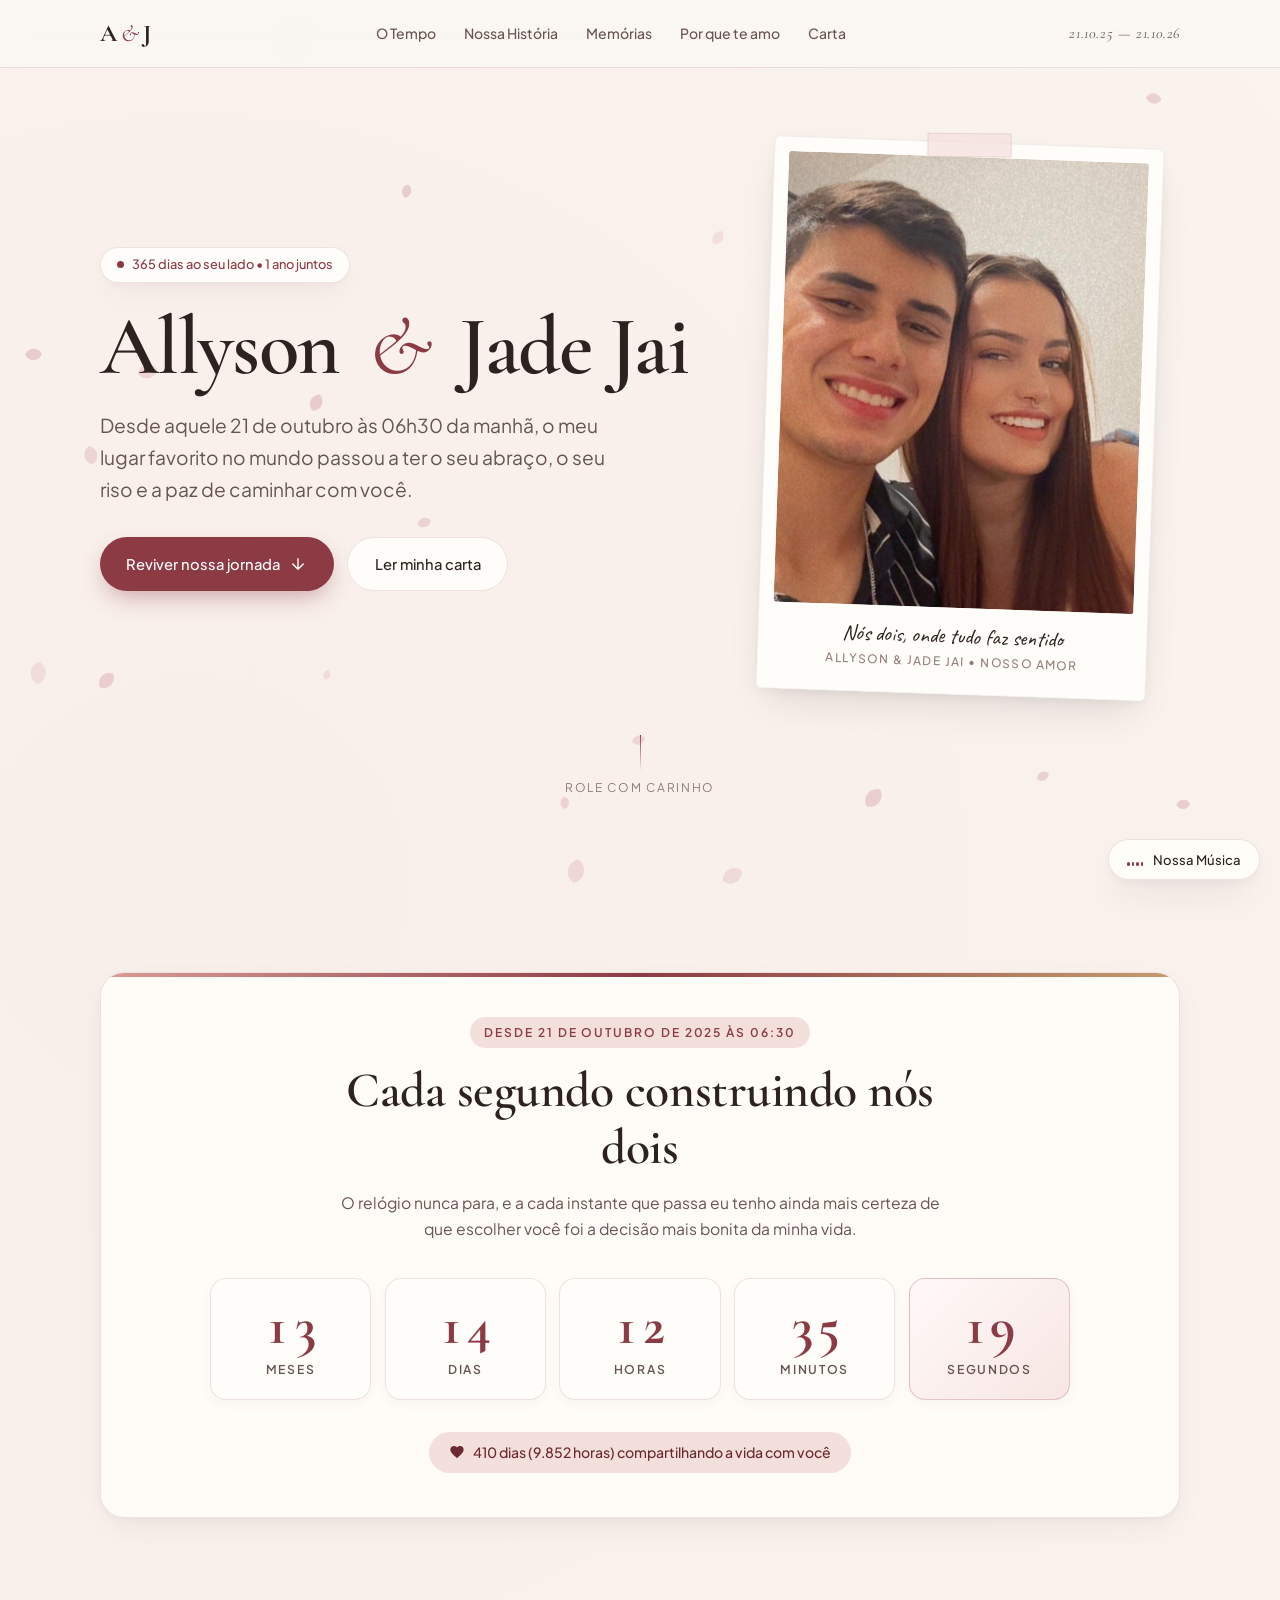
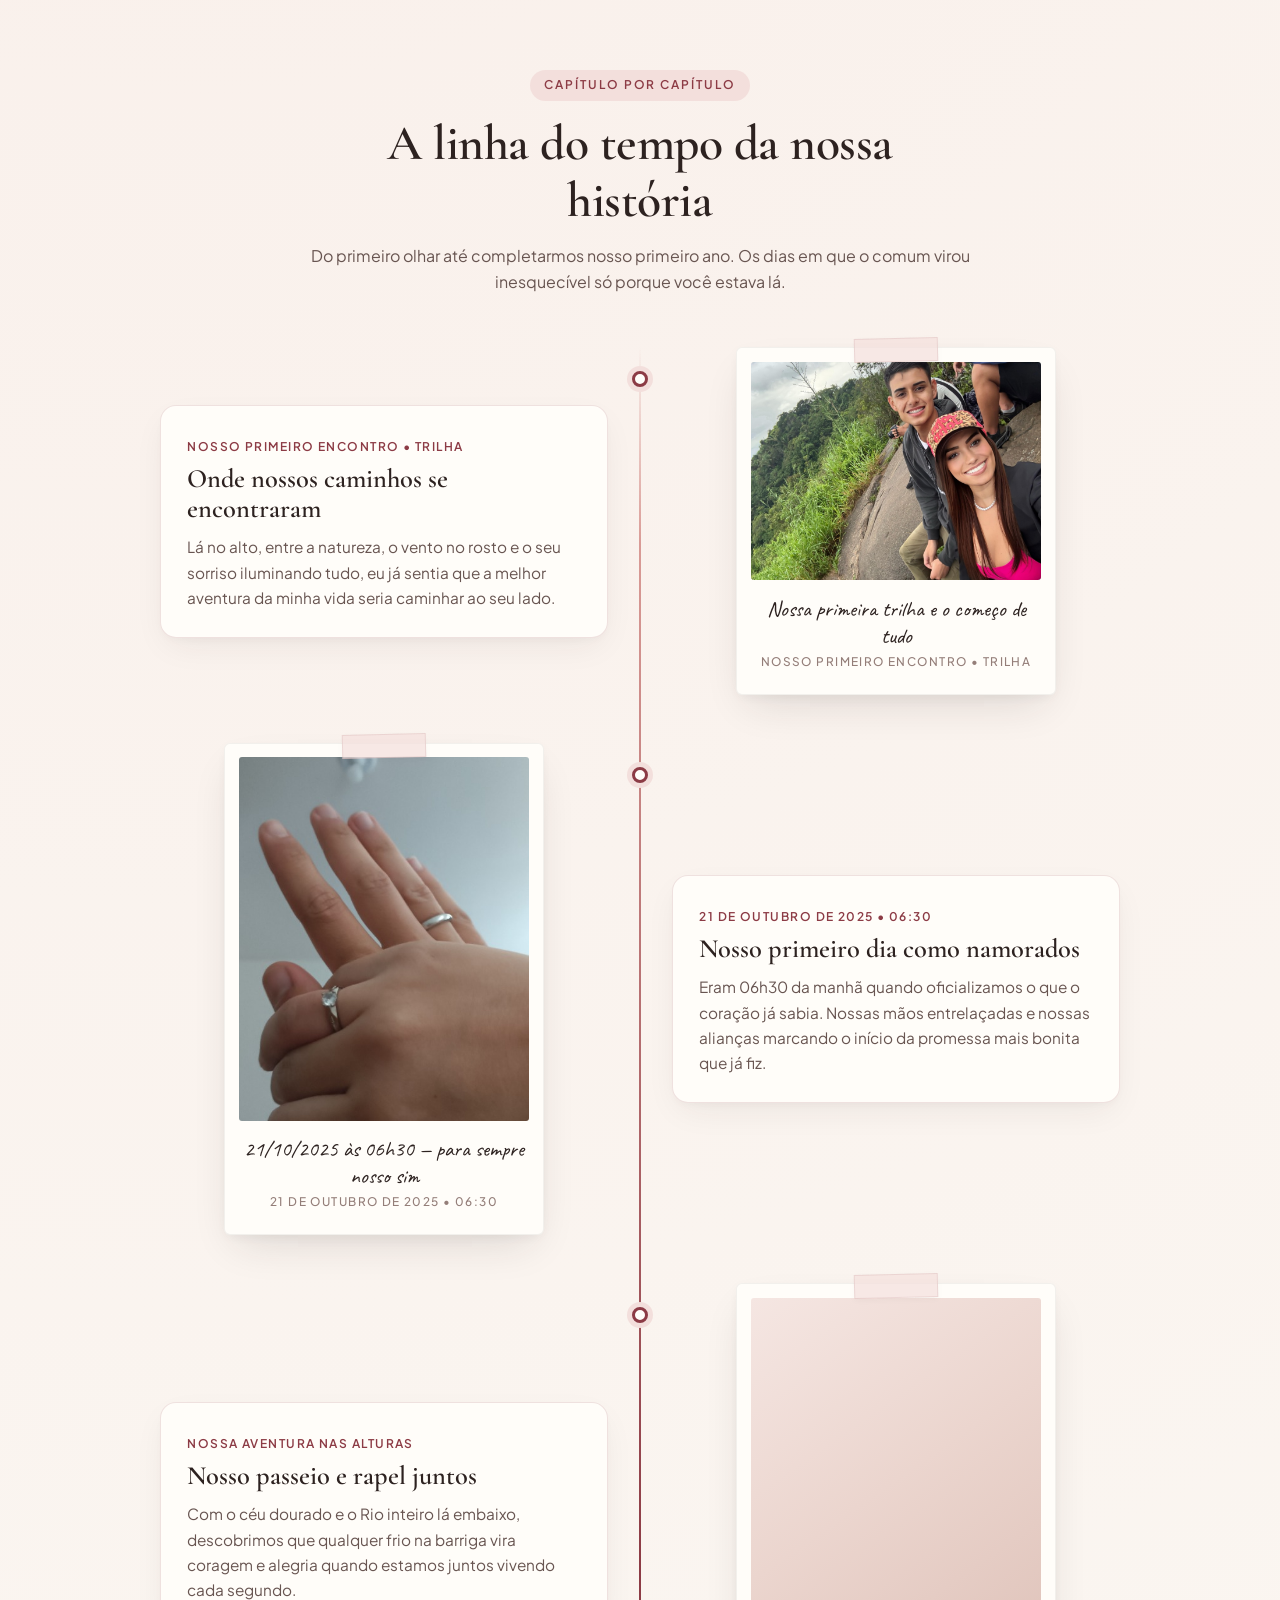
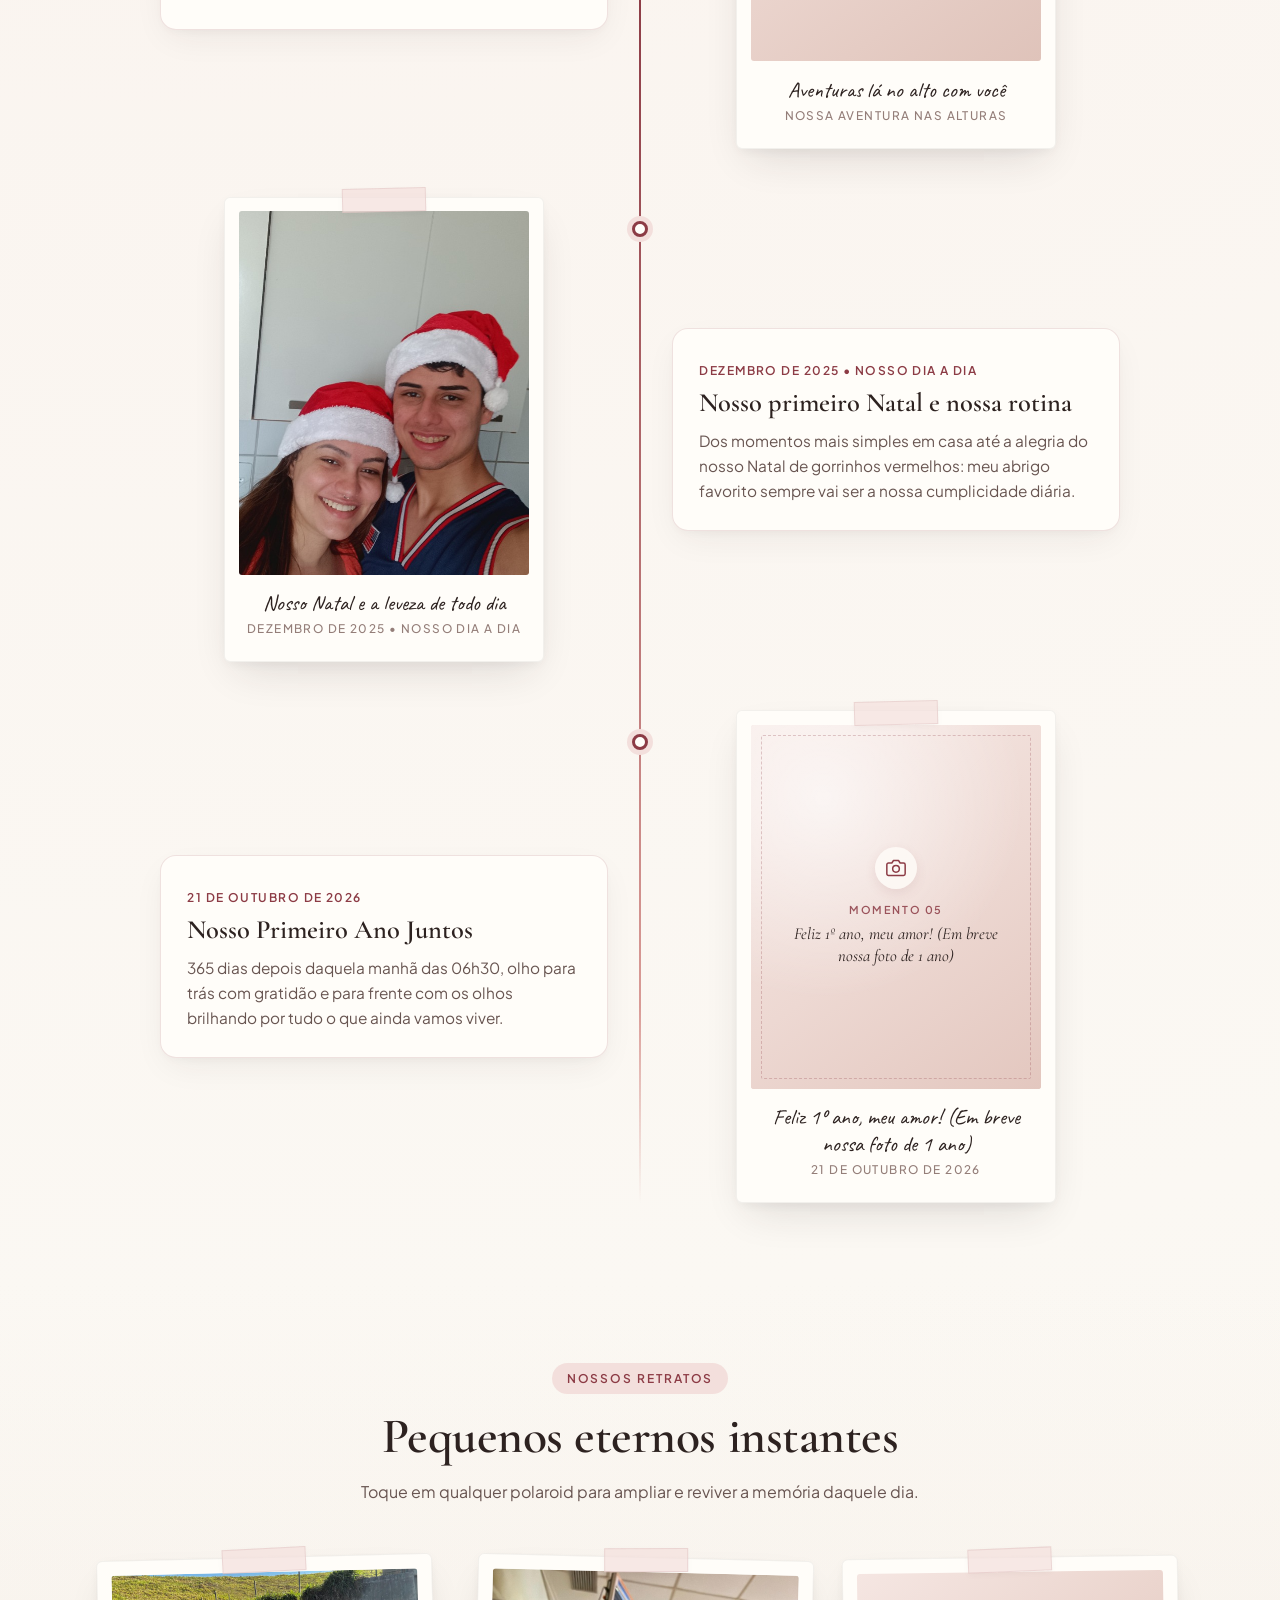
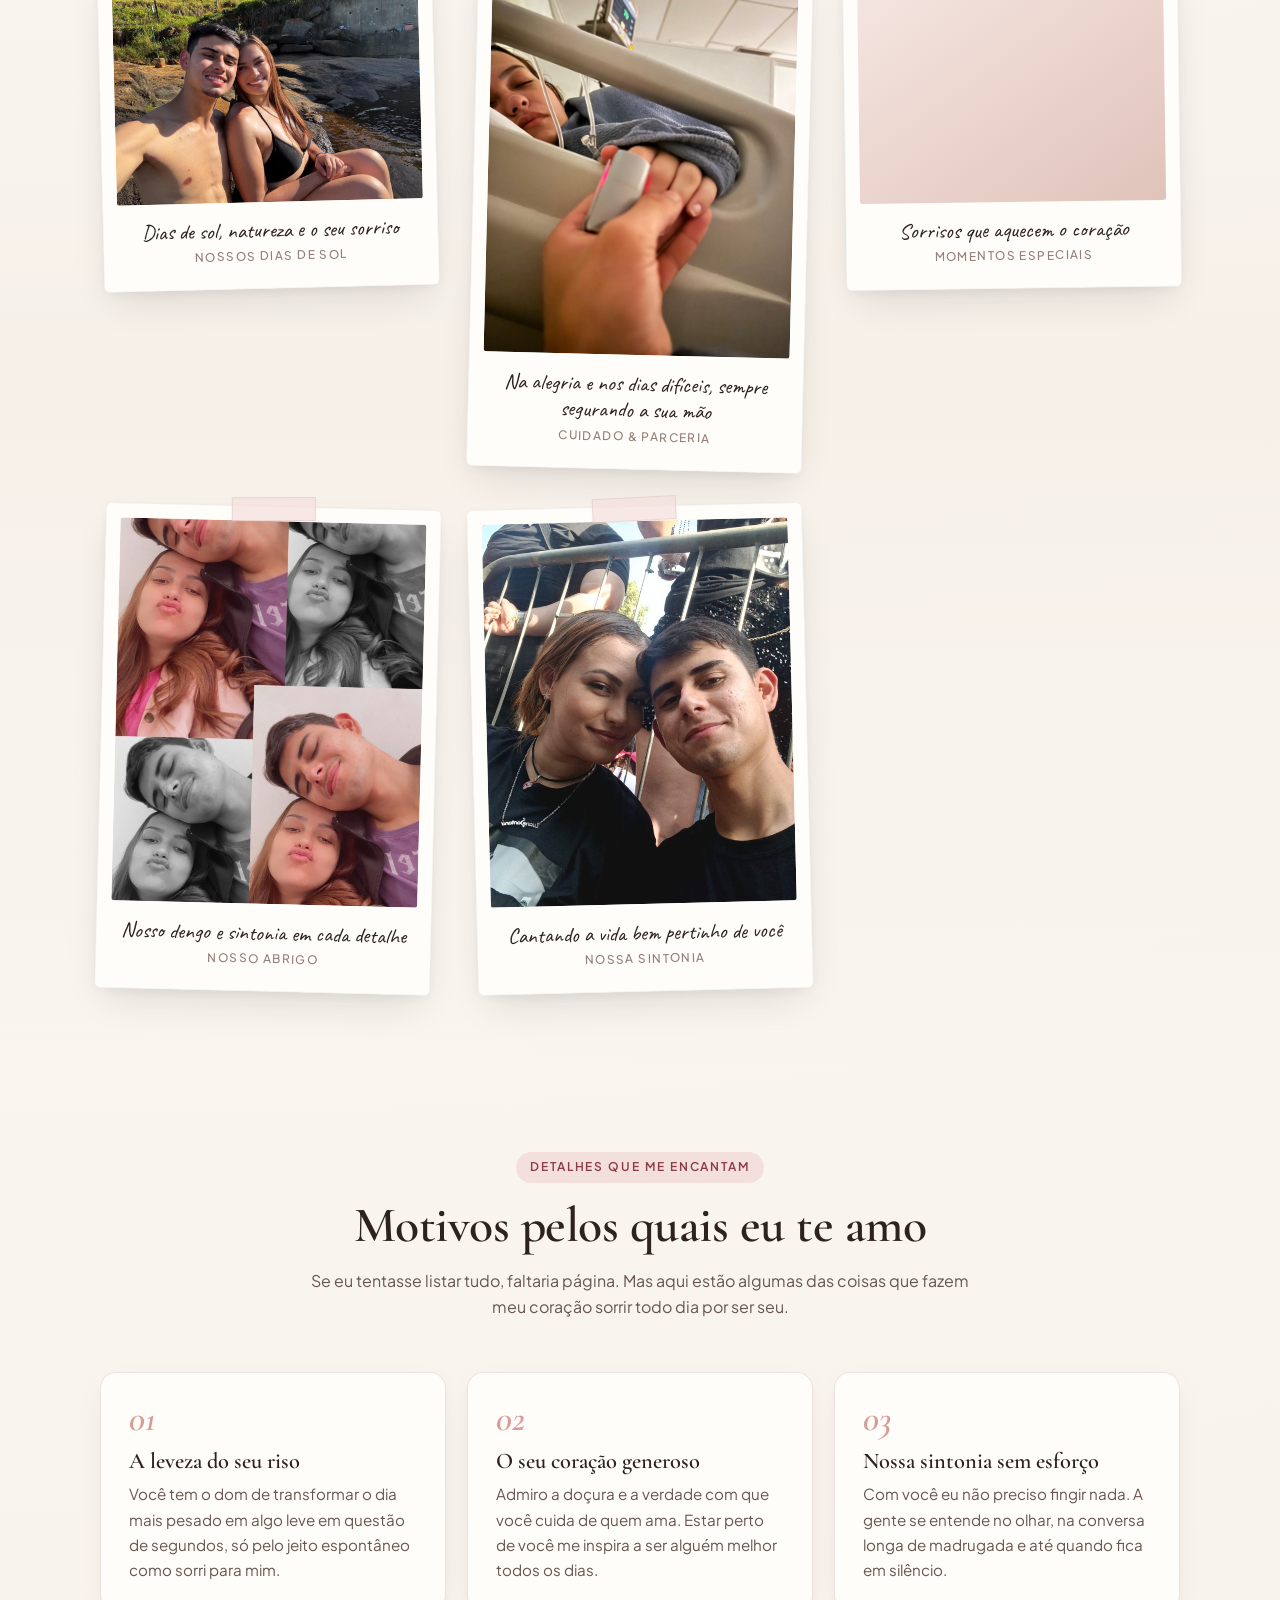
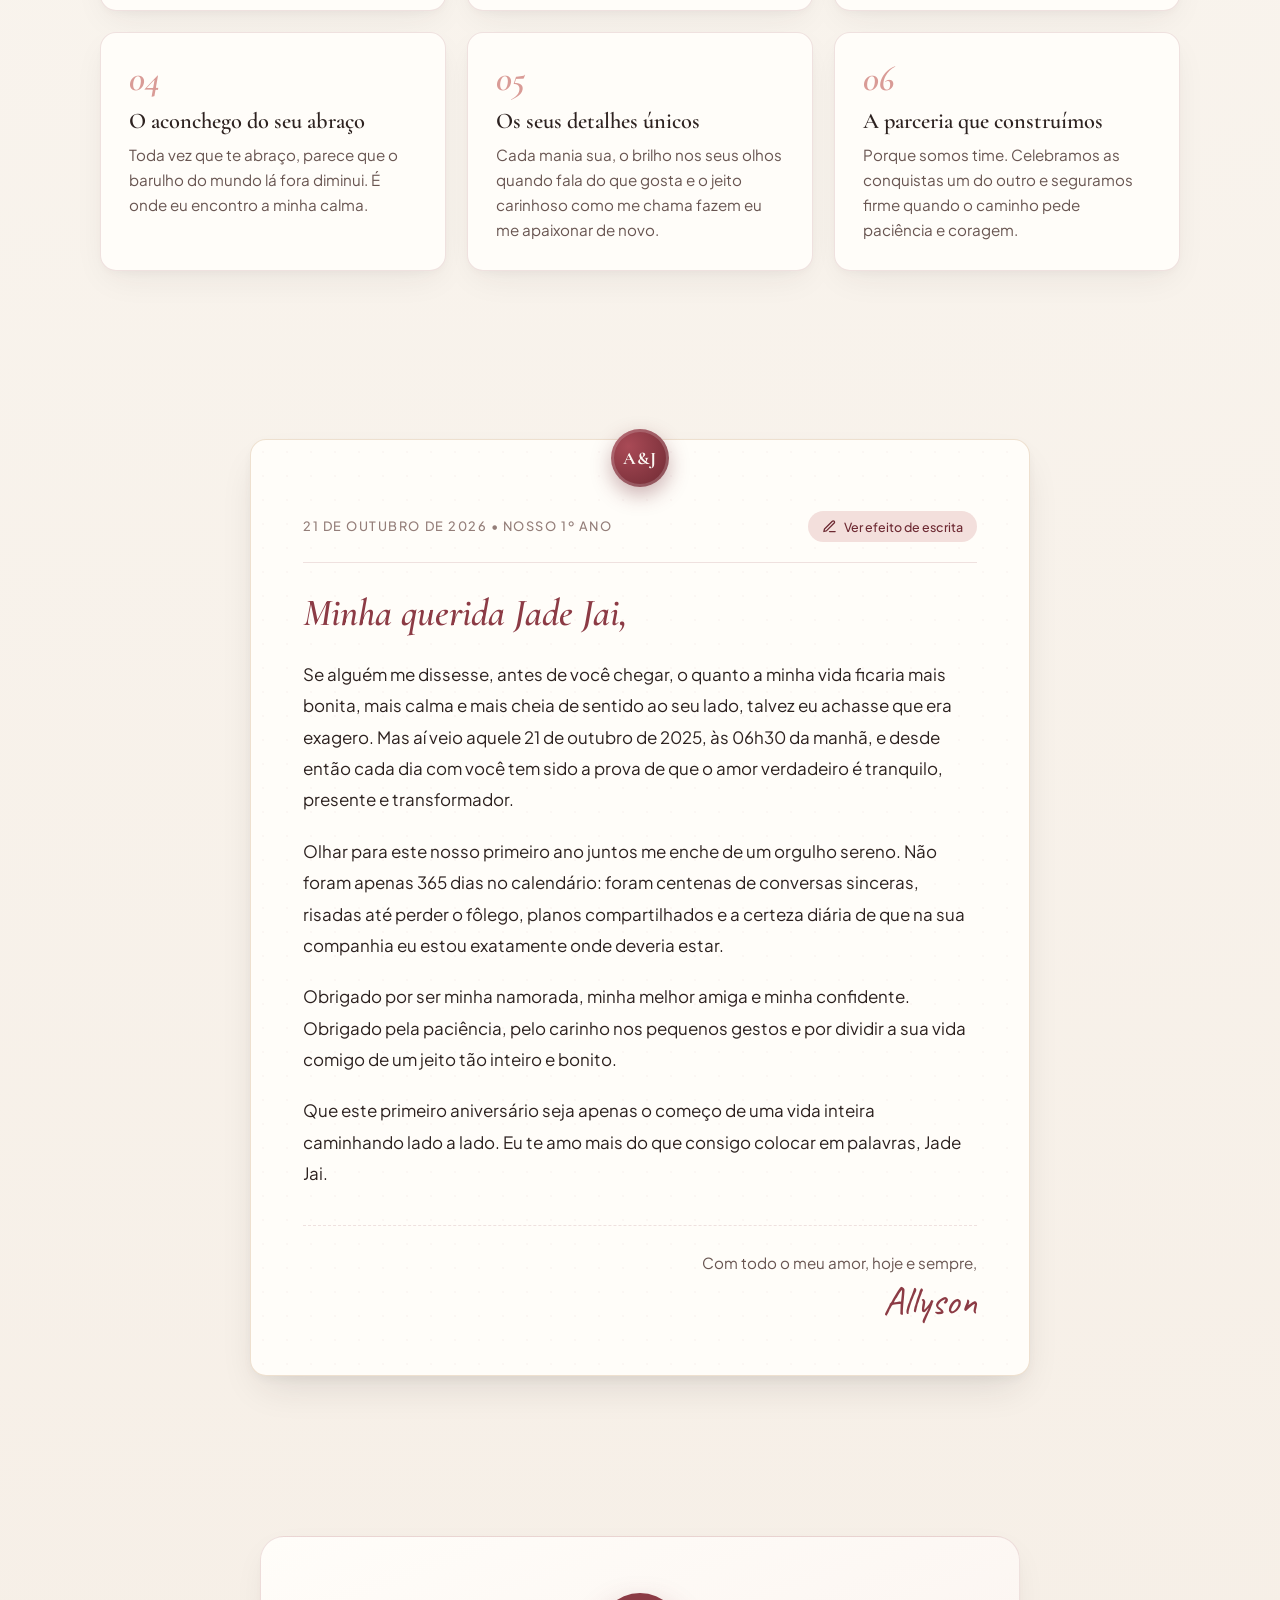
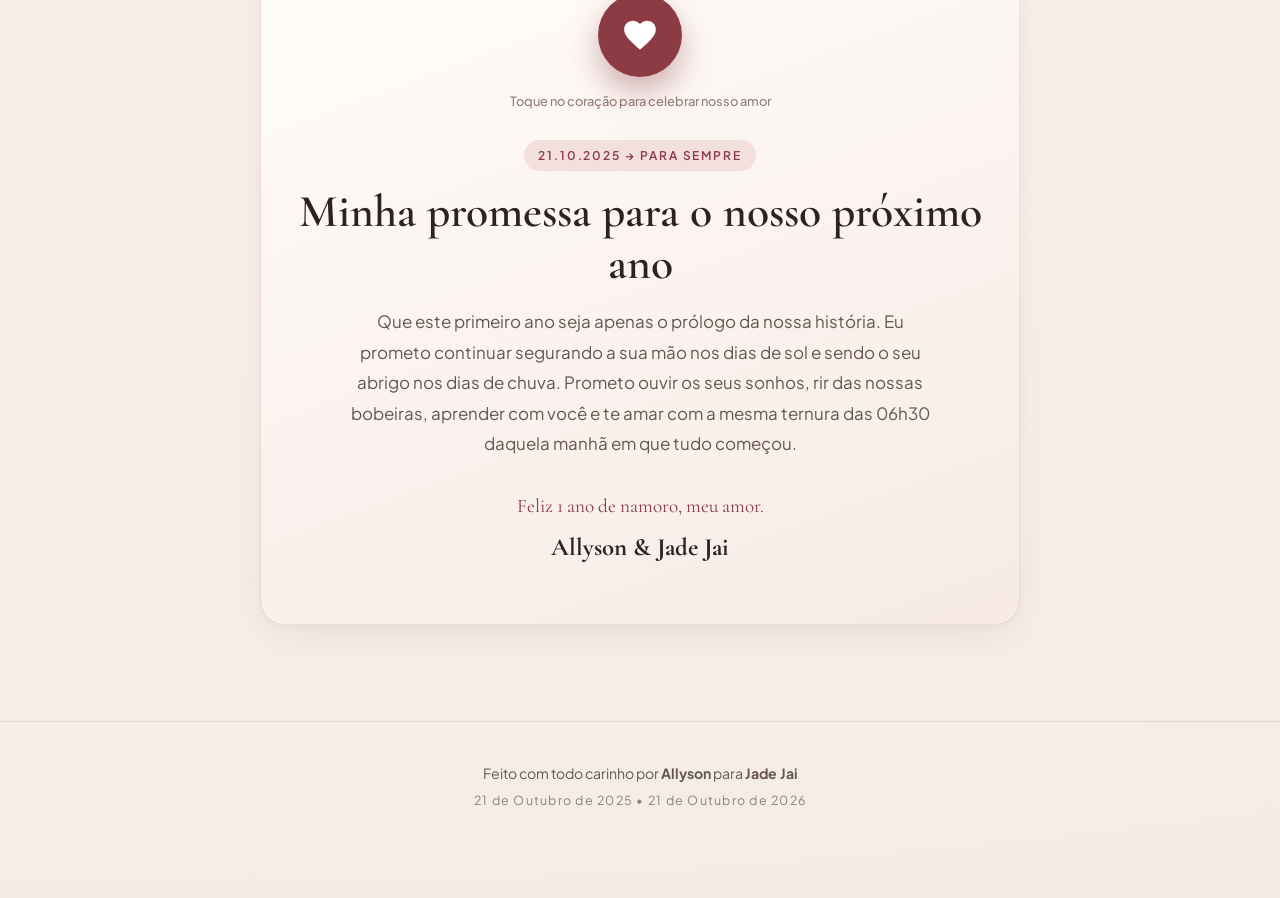
==== index.html @ e400ed26 "Add files via upload" ====
<!DOCTYPE html>
<html lang="pt-BR">
<head>
  <meta charset="UTF-8">
  <meta name="viewport" content="width=device-width, initial-scale=1.0">
  <title>Allyson & Jade Jai — 1 Ano de Amor</title>
  <meta name="description" content="Celebrando 365 dias da nossa história: Allyson e Jade Jai. 21/10/2025 – 21/10/2026.">
  <meta name="theme-color" content="#FBF8F3">

  <!-- Google Fonts: Cormorant Garamond (Serifada Editorial) & Plus Jakarta Sans (Sans Limpa) & Caveat (Caligrafia Polaroid) -->
  <link rel="preconnect" href="https://fonts.googleapis.com">
  <link rel="preconnect" href="https://fonts.gstatic.com" crossorigin>
  <link href="https://fonts.googleapis.com/css2?family=Caveat:wght@500;600&family=Cormorant+Garamond:ital,wght@0,400;0,500;0,600;0,700;1,400;1,600&family=Plus+Jakarta+Sans:wght@300;400;500;600&display=swap" rel="stylesheet">

  <link rel="stylesheet" href="styles.css">
</head>
<body>
  <!-- Link de Acessibilidade -->
  <a href="#main-content" class="skip-link">Pular para o conteúdo principal</a>

  <!-- Canvas de Pétalas Sutil ao Fundo -->
  <canvas id="petals-canvas" aria-hidden="true"></canvas>

  <!-- Navegação Superior Discreta -->
  <header class="site-header">
    <div class="header-inner">
      <a href="#hero" class="brand-monogram" aria-label="Início - Allyson e Jade Jai">
        <span data-bind="groomInitial">A</span>
        <span class="ampersand">&amp;</span>
        <span data-bind="brideInitial">J</span>
      </a>
      <nav class="site-nav" aria-label="Seções da nossa história">
        <a href="#contador">O Tempo</a>
        <a href="#historia">Nossa História</a>
        <a href="#galeria">Memórias</a>
        <a href="#motivos">Por que te amo</a>
        <a href="#carta">Carta</a>
      </nav>
      <div class="header-date" data-bind="shortDates">21.10.25 — 21.10.26</div>
    </div>
  </header>

  <main id="main-content">
    <!-- 1. HERO SECTION -->
    <section id="hero" class="hero-section">
      <div class="container hero-grid">
        <div class="hero-text-col reveal-up">
          <div class="eyebrow-badge">
            <span class="badge-dot"></span>
            <span data-bind="heroBadge">365 dias ao seu lado • 1 ano juntos</span>
          </div>
          <h1 class="hero-title">
            <span data-bind="myName">Allyson</span>
            <span class="hero-amp">&amp;</span>
            <span data-bind="herName">Jade Jai</span>
          </h1>
          <p class="hero-subtitle" data-bind="heroSubtitle">
            Desde aquele 21 de outubro às 06h30 da manhã, o meu lugar favorito no mundo passou a ter o seu abraço, o seu riso e a paz de caminhar com você.
          </p>
          <div class="hero-actions">
            <a href="#historia" class="btn-primary">
              <span>Reviver nossa jornada</span>
              <svg width="18" height="18" viewBox="0 0 24 24" fill="none" stroke="currentColor" stroke-width="1.8" stroke-linecap="round" stroke-linejoin="round" aria-hidden="true">
                <path d="M12 5v14M19 12l-7 7-7-7"/>
              </svg>
            </a>
            <a href="#carta" class="btn-secondary">Ler minha carta</a>
          </div>
        </div>

        <div class="hero-polaroid-col reveal-up" style="--delay: 0.18s;">
          <div class="polaroid-wrapper hero-polaroid" id="hero-photo-slot">
            <!-- Renderizado dinamicamente pelo app.js a partir do CONFIG.hero.photo -->
          </div>
        </div>
      </div>

      <div class="scroll-indicator" aria-hidden="true">
        <span class="scroll-line"></span>
        <span class="scroll-label">Role com carinho</span>
      </div>
    </section>

    <!-- 2. CONTADOR AO VIVO DO TEMPO JUNTOS -->
    <section id="contador" class="counter-section">
      <div class="container">
        <div class="counter-card reveal-up">
          <div class="counter-header">
            <span class="section-tag">Desde 21 de outubro de 2025 às 06:30</span>
            <h2 class="section-title">Cada segundo construindo nós dois</h2>
            <p class="counter-lead" data-bind="counterSubtitle">
              O relógio nunca para, e a cada instante que passa eu tenho ainda mais certeza de que escolher você foi a decisão mais bonita da minha vida.
            </p>
          </div>

          <div class="counter-grid" role="timer" aria-live="polite" aria-atomic="true">
            <div class="counter-unit">
              <span class="counter-value" id="cnt-months">12</span>
              <span class="counter-label" id="lbl-months">Meses</span>
            </div>
            <div class="counter-unit">
              <span class="counter-value" id="cnt-days">00</span>
              <span class="counter-label" id="lbl-days">Dias</span>
            </div>
            <div class="counter-unit">
              <span class="counter-value" id="cnt-hours">00</span>
              <span class="counter-label" id="lbl-hours">Horas</span>
            </div>
            <div class="counter-unit">
              <span class="counter-value" id="cnt-minutes">00</span>
              <span class="counter-label" id="lbl-minutes">Minutos</span>
            </div>
            <div class="counter-unit counter-unit-accent">
              <span class="counter-value" id="cnt-seconds">00</span>
              <span class="counter-label" id="lbl-seconds">Segundos</span>
            </div>
          </div>

          <div class="counter-footer">
            <div class="total-days-pill">
              <svg width="16" height="16" viewBox="0 0 24 24" fill="currentColor" aria-hidden="true">
                <path d="M12 21.35l-1.45-1.32C5.4 15.36 2 12.28 2 8.5 2 5.42 4.42 3 7.5 3c1.74 0 3.41.81 4.5 2.09C13.09 3.81 14.76 3 16.5 3 19.58 3 22 5.42 22 8.5c0 3.78-3.4 6.86-8.55 11.54L12 21.35z"/>
              </svg>
              <span id="total-summary-text">Calculando nossa história...</span>
            </div>
          </div>
        </div>
      </div>
    </section>

    <!-- 3. LINHA DO TEMPO DA NOSSA HISTÓRIA -->
    <section id="historia" class="timeline-section">
      <div class="container">
        <div class="section-header reveal-up">
          <span class="section-tag">Capítulo por Capítulo</span>
          <h2 class="section-title">A linha do tempo da nossa história</h2>
          <p class="section-subtitle">
            Do primeiro olhar até completarmos nosso primeiro ano. Os dias em que o comum virou inesquecível só porque você estava lá.
          </p>
        </div>

        <div class="timeline-wrapper">
          <div class="timeline-line" aria-hidden="true"></div>
          <div id="timeline-container" class="timeline-items">
            <!-- Renderizado dinamicamente pelo app.js (CONFIG.timeline) -->
          </div>
        </div>
      </div>
    </section>

    <!-- 4. GALERIA DE FOTOS (MASONRY / POLAROID + LIGHTBOX) -->
    <section id="galeria" class="gallery-section">
      <div class="container">
        <div class="section-header reveal-up">
          <span class="section-tag">Nossos Retratos</span>
          <h2 class="section-title">Pequenos eternos instantes</h2>
          <p class="section-subtitle">
            Toque em qualquer polaroid para ampliar e reviver a memória daquele dia.
          </p>
        </div>

        <div id="gallery-container" class="gallery-masonry">
          <!-- Renderizado dinamicamente pelo app.js (CONFIG.gallery) -->
        </div>
      </div>
    </section>

    <!-- 5. MOTIVOS PELOS QUAIS EU TE AMO -->
    <section id="motivos" class="reasons-section">
      <div class="container">
        <div class="section-header reveal-up">
          <span class="section-tag">Detalhes que me encantam</span>
          <h2 class="section-title">Motivos pelos quais eu te amo</h2>
          <p class="section-subtitle">
            Se eu tentasse listar tudo, faltaria página. Mas aqui estão algumas das coisas que fazem meu coração sorrir todo dia por ser seu.
          </p>
        </div>

        <div id="reasons-container" class="reasons-grid">
          <!-- Renderizado dinamicamente pelo app.js (CONFIG.reasons) -->
        </div>
      </div>
    </section>

    <!-- 6. CARTA DE AMOR EM DESTAQUE -->
    <section id="carta" class="letter-section">
      <div class="container">
        <div class="letter-paper reveal-up">
          <div class="letter-wax-seal" aria-hidden="true">
            <span>A&amp;J</span>
          </div>

          <div class="letter-top-meta">
            <span class="letter-location" data-bind="letterDatePlace">21 de Outubro de 2026 • Nosso 1º Ano</span>
            <button type="button" id="btn-replay-letter" class="btn-text-action" aria-label="Alternar efeito de escrita da carta">
              <svg width="15" height="15" viewBox="0 0 24 24" fill="none" stroke="currentColor" stroke-width="2" stroke-linecap="round" stroke-linejoin="round" aria-hidden="true">
                <path d="M12 20h9"/><path d="M16.5 3.5a2.121 2.121 0 0 1 3 3L7 19l-4 1 1-4L16.5 3.5z"/>
              </svg>
              <span id="letter-toggle-label">Ler com efeito de escrita</span>
            </button>
          </div>

          <h2 class="letter-salutation" data-bind="letterGreeting">Minha querida Jade Jai,</h2>

          <div id="letter-body" class="letter-content" aria-live="polite">
            <!-- Parágrafos renderizados pelo app.js (CONFIG.letter) -->
          </div>

          <div class="letter-signature-block">
            <p class="letter-closing" data-bind="letterClosing">Com todo o meu amor, hoje e sempre,</p>
            <p class="letter-signature" data-bind="letterSignature">Allyson</p>
          </div>
        </div>
      </div>
    </section>

    <!-- 7. PROMESSA PARA O PRÓXIMO ANO & CORAÇÃO INTERATIVO -->
    <section id="promessa" class="promise-section">
      <div class="container">
        <div class="promise-card reveal-up">
          <div class="heart-interactive-wrap">
            <button type="button" id="heart-pulse-btn" class="heart-pulse-btn" aria-label="Enviar carinho — clique para espalhar corações">
              <svg class="heart-svg" viewBox="0 0 24 24" fill="currentColor" aria-hidden="true">
                <path d="M12 21.35l-1.45-1.32C5.4 15.36 2 12.28 2 8.5 2 5.42 4.42 3 7.5 3c1.74 0 3.41.81 4.5 2.09C13.09 3.81 14.76 3 16.5 3 19.58 3 22 5.42 22 8.5c0 3.78-3.4 6.86-8.55 11.54L12 21.35z"/>
              </svg>
              <span class="heart-ring ring-1" aria-hidden="true"></span>
              <span class="heart-ring ring-2" aria-hidden="true"></span>
            </button>
            <span class="heart-hint" id="heart-counter-hint">Toque no coração para celebrar nosso amor</span>
          </div>

          <span class="section-tag">21.10.2025 → Para Sempre</span>
          <h2 class="promise-title" data-bind="promiseTitle">Minha promessa para o nosso próximo ano</h2>
          <p class="promise-text" data-bind="promiseText">
            Que este primeiro ano seja apenas o prólogo da nossa história. Eu prometo continuar segurando a sua mão nos dias de sol e sendo o seu abrigo nos dias de chuva. Prometo ouvir os seus sonhos, rir das nossas bobeiras, aprender com você e te amar com a mesma ternura das 06h30 daquela manhã em que tudo começou.
          </p>

          <div class="promise-signature">
            <span>Feliz 1 ano de namoro, meu amor.</span>
            <strong>Allyson &amp; Jade Jai</strong>
          </div>
        </div>
      </div>
    </section>
  </main>

  <footer class="site-footer">
    <div class="container footer-inner">
      <p>Feito com todo carinho por <strong data-bind="myName">Allyson</strong> para <strong data-bind="herName">Jade Jai</strong></p>
      <p class="footer-dates">21 de Outubro de 2025 • 21 de Outubro de 2026</p>
    </div>
  </footer>

  <!-- BOTÃO FLUTUANTE DE MÚSICA (Sem Autoplay, discreto) -->
  <div class="music-player-widget">
    <audio id="bg-audio" preload="metadata" loop></audio>
    <button type="button" id="music-toggle-btn" class="music-btn" aria-pressed="false" aria-label="Tocar nossa música de fundo">
      <span class="music-bars" aria-hidden="true">
        <span></span><span></span><span></span><span></span>
      </span>
      <span class="music-label" id="music-btn-text">Nossa Música</span>
    </button>
  </div>

  <!-- LIGHTBOX MODAL PARA A GALERIA E FOTOS -->
  <div id="lightbox" class="lightbox" role="dialog" aria-modal="true" aria-hidden="true" aria-label="Visualização ampliada da foto">
    <div class="lightbox-backdrop" id="lightbox-backdrop"></div>
    <button type="button" class="lightbox-close" id="lightbox-close" aria-label="Fechar foto (Esc)">
      <svg width="24" height="24" viewBox="0 0 24 24" fill="none" stroke="currentColor" stroke-width="2" stroke-linecap="round" stroke-linejoin="round" aria-hidden="true">
        <line x1="18" y1="6" x2="6" y2="18"></line>
        <line x1="6" y1="6" x2="18" y2="18"></line>
      </svg>
    </button>
    <button type="button" class="lightbox-nav lightbox-prev" id="lightbox-prev" aria-label="Foto anterior">
      <svg width="24" height="24" viewBox="0 0 24 24" fill="none" stroke="currentColor" stroke-width="2" stroke-linecap="round" stroke-linejoin="round" aria-hidden="true">
        <polyline points="15 18 9 12 15 6"></polyline>
      </svg>
    </button>
    <button type="button" class="lightbox-nav lightbox-next" id="lightbox-next" aria-label="Próxima foto">
      <svg width="24" height="24" viewBox="0 0 24 24" fill="none" stroke="currentColor" stroke-width="2" stroke-linecap="round" stroke-linejoin="round" aria-hidden="true">
        <polyline points="9 18 15 12 9 6"></polyline>
      </svg>
    </button>

    <div class="lightbox-content">
      <div class="lightbox-polaroid">
        <div class="lightbox-visual-stage" id="lightbox-stage">
          <!-- Imagem ou Placeholder injetado aqui -->
        </div>
        <div class="lightbox-caption-bar">
          <span class="lightbox-date" id="lightbox-date"></span>
          <p class="lightbox-caption" id="lightbox-caption"></p>
        </div>
      </div>
    </div>
  </div>

  <script src="app.js"></script>
</body>
</html>
---- styles.css ----
/* ==========================================================================
   Allyson & Jade Jai — 1 Ano de Namoro (21/10/2025 - 21/10/2026)
   Design Editorial Romântico • Mobile-First • Acessível
   ========================================================================== */

:root {
  /* Paleta Quente, Delicada e Editorial */
  --bg-ivory: #FBF8F3;
  --bg-blush: #F4ECE4;
  --bg-paper: #FFFDF9;
  --bg-card: rgba(255, 253, 249, 0.88);

  --text-primary: #2D2220;
  --text-secondary: #685551;
  --text-muted: #947E79;

  --accent-wine: #8C3B45;
  --accent-wine-dark: #6D2932;
  --accent-rose: #D99B96;
  --accent-rose-soft: #F3DFDC;
  --accent-gold: #C69C6D;

  --border-subtle: rgba(140, 59, 69, 0.14);
  --shadow-soft: 0 12px 35px -8px rgba(45, 34, 32, 0.08), 0 4px 12px -2px rgba(45, 34, 32, 0.04);
  --shadow-polaroid: 0 18px 40px -12px rgba(45, 34, 32, 0.14), 0 4px 14px -2px rgba(45, 34, 32, 0.06);
  --shadow-elevated: 0 24px 50px -12px rgba(109, 41, 50, 0.16);

  /* Tipografia */
  --font-serif: 'Cormorant Garamond', Georgia, serif;
  --font-sans: 'Plus Jakarta Sans', -apple-system, BlinkMacSystemFont, sans-serif;
  --font-hand: 'Caveat', cursive;

  /* Espaçamento e Bordas */
  --radius-sm: 8px;
  --radius-md: 16px;
  --radius-lg: 24px;
  --container-max: 1120px;
}

/* Reset & Base */
*, *::before, *::after {
  box-sizing: border-box;
  margin: 0;
  padding: 0;
}

html {
  scroll-behavior: smooth;
  font-size: 16px;
  background-color: var(--bg-ivory);
  color: var(--text-primary);
}

body {
  font-family: var(--font-sans);
  line-height: 1.65;
  color: var(--text-primary);
  background: radial-gradient(circle at 15% 10%, #F9EFEA 0%, var(--bg-ivory) 45%, #F5EDE4 100%);
  min-height: 100vh;
  overflow-x: hidden;
  -webkit-font-smoothing: antialiased;
}

/* Acessibilidade: Skip Link & Focus */
.skip-link {
  position: absolute;
  top: -100px;
  left: 1rem;
  background: var(--accent-wine);
  color: #fff;
  padding: 0.75rem 1.25rem;
  border-radius: var(--radius-sm);
  z-index: 9999;
  text-decoration: none;
  font-weight: 500;
  transition: top 0.2s ease;
}

.skip-link:focus {
  top: 1rem;
}

:focus-visible {
  outline: 2px solid var(--accent-wine);
  outline-offset: 3px;
}

/* Canvas de Pétalas ao Fundo */
#petals-canvas {
  position: fixed;
  inset: 0;
  width: 100%;
  height: 100%;
  pointer-events: none;
  z-index: 1;
  opacity: 0.75;
}

/* Container Padrão */
.container {
  width: 100%;
  max-width: var(--container-max);
  margin: 0 auto;
  padding: 0 1.25rem;
  position: relative;
  z-index: 2;
}

/* Tipografia Editorial */
h1, h2, h3, .serif {
  font-family: var(--font-serif);
  font-weight: 600;
  line-height: 1.15;
  color: var(--text-primary);
}

.section-header {
  text-align: center;
  max-width: 660px;
  margin: 0 auto 3.25rem;
}

.section-tag {
  display: inline-block;
  font-size: 0.75rem;
  text-transform: uppercase;
  letter-spacing: 0.16em;
  font-weight: 600;
  color: var(--accent-wine);
  background: var(--accent-rose-soft);
  padding: 0.35rem 0.9rem;
  border-radius: 999px;
  margin-bottom: 0.9rem;
}

.section-title {
  font-size: clamp(2.1rem, 5vw, 3.1rem);
  margin-bottom: 0.85rem;
  letter-spacing: -0.01em;
}

.section-subtitle {
  font-size: 1rem;
  color: var(--text-secondary);
  font-weight: 400;
}

/* ==========================================================================
   HEADER / NAVEGAÇÃO
   ========================================================================== */
.site-header {
  position: fixed;
  top: 0;
  left: 0;
  right: 0;
  z-index: 100;
  background: rgba(251, 248, 243, 0.84);
  backdrop-filter: blur(12px);
  -webkit-backdrop-filter: blur(12px);
  border-bottom: 1px solid var(--border-subtle);
  transition: padding 0.3s ease, box-shadow 0.3s ease;
}

.header-inner {
  max-width: var(--container-max);
  margin: 0 auto;
  padding: 0.85rem 1.25rem;
  display: flex;
  align-items: center;
  justify-content: space-between;
  gap: 1rem;
}

.brand-monogram {
  font-family: var(--font-serif);
  font-size: 1.5rem;
  font-weight: 700;
  color: var(--text-primary);
  text-decoration: none;
  letter-spacing: 0.04em;
  display: inline-flex;
  align-items: center;
  gap: 0.2rem;
}

.brand-monogram .ampersand {
  color: var(--accent-wine);
  font-style: italic;
  font-weight: 400;
}

.site-nav {
  display: none;
  align-items: center;
  gap: 1.75rem;
}

.site-nav a {
  text-decoration: none;
  color: var(--text-secondary);
  font-size: 0.875rem;
  font-weight: 500;
  transition: color 0.2s ease;
  position: relative;
}

.site-nav a::after {
  content: '';
  position: absolute;
  left: 0;
  bottom: -4px;
  width: 0;
  height: 1.5px;
  background: var(--accent-wine);
  transition: width 0.25s ease;
}

.site-nav a:hover {
  color: var(--accent-wine);
}

.site-nav a:hover::after {
  width: 100%;
}

.header-date {
  font-family: var(--font-serif);
  font-style: italic;
  font-size: 0.95rem;
  color: var(--text-secondary);
  letter-spacing: 0.04em;
}

/* ==========================================================================
   1. HERO SECTION
   ========================================================================== */
.hero-section {
  min-height: 100vh;
  padding: 6.5rem 0 4rem;
  display: flex;
  flex-direction: column;
  justify-content: center;
  position: relative;
}

.hero-grid {
  display: grid;
  grid-template-columns: 1fr;
  gap: 2.75rem;
  align-items: center;
}

.hero-text-col {
  text-align: center;
}

.eyebrow-badge {
  display: inline-flex;
  align-items: center;
  gap: 0.5rem;
  padding: 0.4rem 1rem;
  background: var(--bg-paper);
  border: 1px solid var(--border-subtle);
  border-radius: 999px;
  font-size: 0.8rem;
  font-weight: 500;
  color: var(--accent-wine);
  margin-bottom: 1.25rem;
  box-shadow: var(--shadow-soft);
}

.badge-dot {
  width: 7px;
  height: 7px;
  border-radius: 50%;
  background: var(--accent-wine);
  animation: pulseDot 2.2s infinite ease-in-out;
}

@keyframes pulseDot {
  0%, 100% { transform: scale(1); opacity: 0.9; }
  50% { transform: scale(1.45); opacity: 0.4; }
}

.hero-title {
  font-size: clamp(2.85rem, 8vw, 5.2rem);
  font-weight: 600;
  line-height: 1.05;
  margin-bottom: 1.25rem;
  letter-spacing: -0.02em;
}

.hero-amp {
  display: inline-block;
  font-style: italic;
  font-weight: 400;
  color: var(--accent-wine);
  margin: 0 0.15em;
}

.hero-subtitle {
  font-size: clamp(1.02rem, 2.2vw, 1.2rem);
  color: var(--text-secondary);
  max-width: 540px;
  margin: 0 auto 2rem;
  font-weight: 400;
}

.hero-actions {
  display: flex;
  flex-wrap: wrap;
  gap: 0.85rem;
  justify-content: center;
}

.btn-primary,
.btn-secondary {
  display: inline-flex;
  align-items: center;
  gap: 0.55rem;
  padding: 0.85rem 1.65rem;
  border-radius: 999px;
  font-size: 0.92rem;
  font-weight: 500;
  text-decoration: none;
  transition: transform 0.25s ease, box-shadow 0.25s ease, background 0.25s ease;
  cursor: pointer;
}

.btn-primary {
  background: var(--accent-wine);
  color: #fff;
  box-shadow: 0 10px 24px -6px rgba(140, 59, 69, 0.45);
}

.btn-primary:hover {
  background: var(--accent-wine-dark);
  transform: translateY(-2px);
}

.btn-secondary {
  background: var(--bg-paper);
  color: var(--text-primary);
  border: 1px solid var(--border-subtle);
}

.btn-secondary:hover {
  background: var(--accent-rose-soft);
  transform: translateY(-2px);
}

/* ==========================================================================
   SISTEMA DE POLAROIDS E SLOTS DE IMAGEM (NUNCA QUEBRA)
   ========================================================================== */
.polaroid-card {
  background: var(--bg-paper);
  padding: 0.85rem 0.85rem 1.4rem;
  border-radius: 6px;
  box-shadow: var(--shadow-polaroid);
  border: 1px solid rgba(45, 34, 32, 0.06);
  transition: transform 0.4s cubic-bezier(0.22, 1, 0.36, 1), box-shadow 0.4s ease;
  position: relative;
  cursor: pointer;
  user-select: none;
}

.polaroid-card::before {
  /* Fita adesiva translúcida delicada no topo da Polaroid */
  content: '';
  position: absolute;
  top: -10px;
  left: 50%;
  transform: translateX(-50%) rotate(-1.5deg);
  width: 84px;
  height: 24px;
  background: rgba(243, 223, 220, 0.68);
  border: 1px solid rgba(140, 59, 69, 0.1);
  box-shadow: 0 2px 6px rgba(0, 0, 0, 0.03);
  z-index: 3;
  pointer-events: none;
}

.polaroid-card:hover {
  transform: translateY(-6px) rotate(0deg) !important;
  box-shadow: var(--shadow-elevated);
}

.polaroid-frame {
  width: 100%;
  aspect-ratio: 4 / 5;
  border-radius: 3px;
  overflow: hidden;
  position: relative;
  background: linear-gradient(145deg, #F5E6E2 0%, #EBD5CE 50%, #DFC3BA 100%);
}

.polaroid-frame.aspect-landscape {
  aspect-ratio: 4 / 3;
}

.polaroid-frame.aspect-square {
  aspect-ratio: 1 / 1;
}

.polaroid-img {
  width: 100%;
  height: 100%;
  object-fit: cover;
  object-position: center;
  display: block;
  transition: transform 0.6s ease, opacity 0.4s ease;
}

.polaroid-card:hover .polaroid-img {
  transform: scale(1.04);
}

/* Placeholder Elegante quando a foto ainda não foi inserida ou falha ao carregar */
.photo-placeholder {
  width: 100%;
  height: 100%;
  display: flex;
  flex-direction: column;
  align-items: center;
  justify-content: center;
  text-align: center;
  padding: 1.5rem;
  background:
    radial-gradient(circle at 25% 20%, rgba(255, 255, 255, 0.65) 0%, transparent 55%),
    linear-gradient(145deg, #F7EAE6 0%, #EDD8D2 55%, #E3C7BF 100%);
  color: var(--accent-wine);
  position: relative;
}

.photo-placeholder::after {
  content: '';
  position: absolute;
  inset: 10px;
  border: 1px dashed rgba(140, 59, 69, 0.25);
  border-radius: 2px;
  pointer-events: none;
}

.placeholder-icon {
  width: 42px;
  height: 42px;
  border-radius: 50%;
  background: rgba(255, 253, 249, 0.78);
  display: inline-flex;
  align-items: center;
  justify-content: center;
  margin-bottom: 0.75rem;
  color: var(--accent-wine);
  box-shadow: 0 4px 12px rgba(140, 59, 69, 0.1);
}

.placeholder-slot-tag {
  font-size: 0.68rem;
  text-transform: uppercase;
  letter-spacing: 0.14em;
  font-weight: 600;
  color: var(--accent-wine);
  opacity: 0.85;
  margin-bottom: 0.25rem;
}

.placeholder-hint {
  font-family: var(--font-serif);
  font-style: italic;
  font-size: 1.05rem;
  color: var(--text-primary);
  max-width: 220px;
  line-height: 1.3;
}

.polaroid-meta {
  padding-top: 0.9rem;
  text-align: center;
}

.polaroid-caption {
  font-family: var(--font-hand);
  font-size: 1.35rem;
  color: var(--text-primary);
  line-height: 1.25;
  margin-bottom: 0.2rem;
}

.polaroid-date {
  display: block;
  font-size: 0.74rem;
  text-transform: uppercase;
  letter-spacing: 0.12em;
  color: var(--text-muted);
  font-weight: 500;
}

.hero-polaroid-col {
  display: flex;
  justify-content: center;
}

.hero-polaroid {
  width: 100%;
  max-width: 390px;
  transform: rotate(2deg);
}

.scroll-indicator {
  margin-top: 2.5rem;
  display: flex;
  flex-direction: column;
  align-items: center;
  gap: 0.4rem;
  color: var(--text-muted);
  font-size: 0.75rem;
  letter-spacing: 0.14em;
  text-transform: uppercase;
}

.scroll-line {
  width: 1px;
  height: 36px;
  background: linear-gradient(to bottom, var(--accent-wine), transparent);
}

/* ==========================================================================
   2. CONTADOR AO VIVO
   ========================================================================== */
.counter-section {
  padding: 4.5rem 0;
}

.counter-card {
  background: var(--bg-card);
  backdrop-filter: blur(10px);
  border: 1px solid var(--border-subtle);
  border-radius: var(--radius-lg);
  padding: 2.75rem 1.5rem;
  box-shadow: var(--shadow-soft);
  text-align: center;
  position: relative;
  overflow: hidden;
}

.counter-card::before {
  content: '';
  position: absolute;
  top: 0;
  left: 0;
  right: 0;
  height: 4px;
  background: linear-gradient(90deg, var(--accent-rose), var(--accent-wine), var(--accent-gold));
}

.counter-header {
  max-width: 600px;
  margin: 0 auto 2.25rem;
}

.counter-lead {
  color: var(--text-secondary);
  font-size: 0.98rem;
}

.counter-grid {
  display: grid;
  grid-template-columns: repeat(2, 1fr);
  gap: 0.85rem;
  max-width: 860px;
  margin: 0 auto 2rem;
}

.counter-unit {
  background: var(--bg-paper);
  border: 1px solid var(--border-subtle);
  border-radius: var(--radius-md);
  padding: 1.25rem 0.75rem;
  display: flex;
  flex-direction: column;
  align-items: center;
  justify-content: center;
  box-shadow: 0 4px 14px rgba(45, 34, 32, 0.03);
}

.counter-unit-accent {
  grid-column: span 2;
  background: linear-gradient(135deg, #FFF9F8 0%, #F7E6E3 100%);
  border-color: rgba(140, 59, 69, 0.25);
}

.counter-value {
  font-family: var(--font-serif);
  font-size: clamp(2.3rem, 5vw, 3.4rem);
  font-weight: 700;
  color: var(--accent-wine);
  line-height: 1;
  margin-bottom: 0.35rem;
  font-variant-numeric: tabular-nums;
}

.counter-label {
  font-size: 0.76rem;
  text-transform: uppercase;
  letter-spacing: 0.14em;
  color: var(--text-secondary);
  font-weight: 600;
}

.counter-footer {
  display: flex;
  justify-content: center;
}

.total-days-pill {
  display: inline-flex;
  align-items: center;
  gap: 0.5rem;
  padding: 0.55rem 1.25rem;
  border-radius: 999px;
  background: var(--accent-rose-soft);
  color: var(--accent-wine-dark);
  font-size: 0.88rem;
  font-weight: 500;
}

/* ==========================================================================
   3. LINHA DO TEMPO DA NOSSA HISTÓRIA
   ========================================================================== */
.timeline-section {
  padding: 5rem 0;
}

.timeline-wrapper {
  position: relative;
  max-width: 960px;
  margin: 0 auto;
  padding-left: 1.5rem;
}

.timeline-line {
  position: absolute;
  top: 0;
  bottom: 0;
  left: 6px;
  width: 2px;
  background: linear-gradient(to bottom, transparent, var(--accent-rose) 8%, var(--accent-wine) 50%, var(--accent-rose) 92%, transparent);
}

.timeline-items {
  display: flex;
  flex-direction: column;
  gap: 3rem;
}

.timeline-item {
  position: relative;
  display: grid;
  grid-template-columns: 1fr;
  gap: 1.5rem;
  align-items: center;
}

.timeline-dot {
  position: absolute;
  left: -1.5rem;
  top: 1.5rem;
  transform: translateX(-50%);
  width: 16px;
  height: 16px;
  border-radius: 50%;
  background: var(--bg-paper);
  border: 3px solid var(--accent-wine);
  box-shadow: 0 0 0 5px var(--accent-rose-soft);
  z-index: 3;
}

.timeline-content-card {
  background: var(--bg-paper);
  border: 1px solid var(--border-subtle);
  border-radius: var(--radius-md);
  padding: 1.65rem;
  box-shadow: var(--shadow-soft);
}

.timeline-badge-date {
  display: inline-block;
  font-size: 0.75rem;
  font-weight: 600;
  text-transform: uppercase;
  letter-spacing: 0.12em;
  color: var(--accent-wine);
  margin-bottom: 0.45rem;
}

.timeline-item-title {
  font-size: 1.65rem;
  margin-bottom: 0.6rem;
}

.timeline-item-desc {
  color: var(--text-secondary);
  font-size: 0.96rem;
}

.timeline-polaroid-wrap {
  max-width: 320px;
  width: 100%;
  margin: 0 auto;
}

/* ==========================================================================
   4. GALERIA DE FOTOS (MASONRY / GRID POLAROID)
   ========================================================================== */
.gallery-section {
  padding: 5rem 0;
  background: linear-gradient(180deg, transparent 0%, rgba(244, 236, 228, 0.6) 50%, transparent 100%);
}

.gallery-masonry {
  display: grid;
  grid-template-columns: 1fr;
  gap: 2rem;
  align-items: start;
}

/* Rotações sutis estilo álbum artesanal */
.gallery-masonry .polaroid-card:nth-child(odd) {
  transform: rotate(-1.4deg);
}

.gallery-masonry .polaroid-card:nth-child(even) {
  transform: rotate(1.4deg);
}

.gallery-masonry .polaroid-card:nth-child(3n) {
  transform: rotate(-0.8deg);
}

/* ==========================================================================
   5. MOTIVOS PELOS QUAIS EU TE AMO
   ========================================================================== */
.reasons-section {
  padding: 5rem 0;
}

.reasons-grid {
  display: grid;
  grid-template-columns: 1fr;
  gap: 1.35rem;
}

.reason-card {
  background: var(--bg-paper);
  border: 1px solid var(--border-subtle);
  border-radius: var(--radius-md);
  padding: 1.75rem;
  box-shadow: var(--shadow-soft);
  transition: transform 0.3s ease, border-color 0.3s ease, box-shadow 0.3s ease;
  position: relative;
  overflow: hidden;
}

.reason-card:hover {
  transform: translateY(-5px);
  border-color: var(--accent-rose);
  box-shadow: var(--shadow-elevated);
}

.reason-number {
  font-family: var(--font-serif);
  font-style: italic;
  font-size: 2.25rem;
  font-weight: 600;
  color: var(--accent-rose);
  line-height: 1;
  margin-bottom: 0.65rem;
  display: block;
}

.reason-title {
  font-size: 1.4rem;
  margin-bottom: 0.5rem;
  color: var(--text-primary);
}

.reason-text {
  font-size: 0.95rem;
  color: var(--text-secondary);
}

/* ==========================================================================
   6. CARTA DE AMOR EM DESTAQUE
   ========================================================================== */
.letter-section {
  padding: 5.5rem 0;
}

.letter-paper {
  max-width: 780px;
  margin: 0 auto;
  background: var(--bg-paper);
  border: 1px solid rgba(198, 156, 109, 0.3);
  border-radius: var(--radius-md);
  padding: 3rem 1.5rem 2.75rem;
  box-shadow: var(--shadow-polaroid);
  position: relative;
  background-image:
    radial-gradient(rgba(140, 59, 69, 0.03) 1px, transparent 0);
  background-size: 24px 24px;
}

.letter-wax-seal {
  width: 58px;
  height: 58px;
  border-radius: 50%;
  background: radial-gradient(circle at 30% 30%, #A94A56, #6D2932);
  color: #FBF8F3;
  font-family: var(--font-serif);
  font-weight: 700;
  font-size: 1.1rem;
  display: flex;
  align-items: center;
  justify-content: center;
  margin: -4.4rem auto 1.5rem;
  box-shadow: 0 8px 20px rgba(109, 41, 50, 0.35), inset 0 0 0 3px rgba(255, 255, 255, 0.18);
  letter-spacing: 0.05em;
}

.letter-top-meta {
  display: flex;
  flex-wrap: wrap;
  align-items: center;
  justify-content: space-between;
  gap: 0.75rem;
  padding-bottom: 1.25rem;
  margin-bottom: 1.75rem;
  border-bottom: 1px solid var(--border-subtle);
}

.letter-location {
  font-size: 0.8rem;
  text-transform: uppercase;
  letter-spacing: 0.12em;
  color: var(--text-muted);
  font-weight: 500;
}

.btn-text-action {
  background: var(--accent-rose-soft);
  color: var(--accent-wine-dark);
  border: none;
  padding: 0.45rem 0.9rem;
  border-radius: 999px;
  font-family: var(--font-sans);
  font-size: 0.78rem;
  font-weight: 500;
  display: inline-flex;
  align-items: center;
  gap: 0.4rem;
  cursor: pointer;
  transition: background 0.2s ease;
}

.btn-text-action:hover {
  background: #ead0cc;
}

.letter-salutation {
  font-family: var(--font-serif);
  font-style: italic;
  font-size: clamp(1.85rem, 4vw, 2.4rem);
  color: var(--accent-wine);
  margin-bottom: 1.5rem;
}

.letter-content p {
  font-size: 1.06rem;
  line-height: 1.85;
  color: var(--text-primary);
  margin-bottom: 1.25rem;
}

.letter-signature-block {
  margin-top: 2.25rem;
  padding-top: 1.5rem;
  border-top: 1px dashed var(--border-subtle);
  text-align: right;
}

.letter-closing {
  font-size: 0.95rem;
  color: var(--text-secondary);
  margin-bottom: 0.25rem;
}

.letter-signature {
  font-family: var(--font-hand);
  font-size: 2.5rem;
  color: var(--accent-wine);
  line-height: 1.1;
}

/* ==========================================================================
   7. PROMESSA & CORAÇÃO INTERATIVO
   ========================================================================== */
.promise-section {
  padding: 4.5rem 0 6rem;
}

.promise-card {
  max-width: 760px;
  margin: 0 auto;
  text-align: center;
  background: linear-gradient(160deg, #FFFDF9 0%, #F7EAE6 100%);
  border: 1px solid var(--border-subtle);
  border-radius: var(--radius-lg);
  padding: 3.5rem 1.5rem;
  box-shadow: var(--shadow-soft);
  position: relative;
}

.heart-interactive-wrap {
  display: flex;
  flex-direction: column;
  align-items: center;
  margin-bottom: 1.75rem;
}

.heart-pulse-btn {
  position: relative;
  width: 84px;
  height: 84px;
  border-radius: 50%;
  border: none;
  background: var(--accent-wine);
  color: #fff;
  display: inline-flex;
  align-items: center;
  justify-content: center;
  cursor: pointer;
  box-shadow: 0 14px 30px rgba(140, 59, 69, 0.38);
  transition: transform 0.2s cubic-bezier(0.34, 1.56, 0.64, 1), background 0.2s ease;
  z-index: 2;
}

.heart-pulse-btn:hover {
  transform: scale(1.08);
  background: var(--accent-wine-dark);
}

.heart-pulse-btn:active {
  transform: scale(0.94);
}

.heart-svg {
  width: 38px;
  height: 38px;
  animation: heartBeat 2.2s infinite ease-in-out;
}

@keyframes heartBeat {
  0%, 100% { transform: scale(1); }
  14% { transform: scale(1.16); }
  28% { transform: scale(1); }
  42% { transform: scale(1.1); }
  70% { transform: scale(1); }
}

.heart-ring {
  position: absolute;
  inset: 0;
  border-radius: 50%;
  border: 1.5px solid var(--accent-wine);
  opacity: 0;
  pointer-events: none;
  animation: ringExpand 3s infinite ease-out;
}

.heart-ring.ring-2 {
  animation-delay: 1.5s;
}

@keyframes ringExpand {
  0% { transform: scale(1); opacity: 0.55; }
  100% { transform: scale(1.75); opacity: 0; }
}

.heart-hint {
  margin-top: 0.85rem;
  font-size: 0.8rem;
  color: var(--text-muted);
  font-weight: 500;
}

.promise-title {
  font-size: clamp(2rem, 4.5vw, 2.85rem);
  margin-bottom: 1rem;
}

.promise-text {
  font-size: 1.06rem;
  color: var(--text-secondary);
  max-width: 600px;
  margin: 0 auto 2rem;
  line-height: 1.8;
}

.promise-signature {
  display: flex;
  flex-direction: column;
  gap: 0.25rem;
  font-family: var(--font-serif);
  font-size: 1.2rem;
  color: var(--accent-wine);
}

.promise-signature strong {
  font-size: 1.55rem;
  color: var(--text-primary);
}

/* Coração flutuante disparado no clique */
.floating-burst-heart {
  position: fixed;
  pointer-events: none;
  z-index: 999;
  color: var(--accent-wine);
  animation: floatUpHeart 1.4s cubic-bezier(0.22, 1, 0.36, 1) forwards;
}

@keyframes floatUpHeart {
  0% {
    opacity: 1;
    transform: translate(-50%, -50%) scale(0.5) rotate(0deg);
  }
  100% {
    opacity: 0;
    transform: translate(calc(-50% + var(--tx, 0px)), calc(-50% - 130px)) scale(1.35) rotate(var(--rot, 12deg));
  }
}

/* ==========================================================================
   FOOTER & BOTÃO DE MÚSICA
   ========================================================================== */
.site-footer {
  padding: 2.5rem 0 5.5rem;
  border-top: 1px solid var(--border-subtle);
  text-align: center;
  font-size: 0.88rem;
  color: var(--text-secondary);
}

.footer-dates {
  font-size: 0.78rem;
  color: var(--text-muted);
  margin-top: 0.3rem;
  letter-spacing: 0.1em;
}

.music-player-widget {
  position: fixed;
  bottom: 1.25rem;
  right: 1.25rem;
  z-index: 90;
}

.music-btn {
  display: inline-flex;
  align-items: center;
  gap: 0.6rem;
  padding: 0.7rem 1.15rem;
  border-radius: 999px;
  background: rgba(255, 253, 249, 0.94);
  backdrop-filter: blur(10px);
  border: 1px solid var(--border-subtle);
  box-shadow: var(--shadow-polaroid);
  color: var(--text-primary);
  font-family: var(--font-sans);
  font-size: 0.82rem;
  font-weight: 500;
  cursor: pointer;
  transition: transform 0.2s ease, border-color 0.2s ease;
}

.music-btn:hover {
  transform: translateY(-2px);
  border-color: var(--accent-wine);
}

.music-bars {
  display: inline-flex;
  align-items: flex-end;
  gap: 2px;
  height: 14px;
}

.music-bars span {
  width: 2.5px;
  height: 4px;
  background: var(--accent-wine);
  border-radius: 2px;
  transition: height 0.2s ease;
}

.music-btn.is-playing .music-bars span:nth-child(1) { animation: soundBar 0.7s infinite ease-in-out 0.1s; }
.music-btn.is-playing .music-bars span:nth-child(2) { animation: soundBar 0.7s infinite ease-in-out 0.3s; }
.music-btn.is-playing .music-bars span:nth-child(3) { animation: soundBar 0.7s infinite ease-in-out 0.2s; }
.music-btn.is-playing .music-bars span:nth-child(4) { animation: soundBar 0.7s infinite ease-in-out 0.4s; }

@keyframes soundBar {
  0%, 100% { height: 4px; }
  50% { height: 14px; }
}

/* ==========================================================================
   LIGHTBOX MODAL
   ========================================================================== */
.lightbox {
  position: fixed;
  inset: 0;
  z-index: 1000;
  display: flex;
  align-items: center;
  justify-content: center;
  padding: 1.25rem;
  opacity: 0;
  visibility: hidden;
  transition: opacity 0.3s ease, visibility 0.3s ease;
}

.lightbox[aria-hidden="false"] {
  opacity: 1;
  visibility: visible;
}

.lightbox-backdrop {
  position: absolute;
  inset: 0;
  background: rgba(32, 22, 20, 0.86);
  backdrop-filter: blur(8px);
}

.lightbox-content {
  position: relative;
  z-index: 2;
  max-width: 540px;
  width: 100%;
  transform: scale(0.95);
  transition: transform 0.3s cubic-bezier(0.22, 1, 0.36, 1);
}

.lightbox[aria-hidden="false"] .lightbox-content {
  transform: scale(1);
}

.lightbox-polaroid {
  background: var(--bg-paper);
  padding: 1rem 1rem 1.5rem;
  border-radius: 8px;
  box-shadow: 0 25px 60px rgba(0, 0, 0, 0.45);
}

.lightbox-visual-stage {
  width: 100%;
  max-height: 68vh;
  aspect-ratio: 4 / 5;
  overflow: hidden;
  border-radius: 4px;
  background: #F4ECE4;
  display: flex;
  align-items: center;
  justify-content: center;
}

.lightbox-visual-stage img {
  width: 100%;
  height: 100%;
  object-fit: cover;
}

.lightbox-caption-bar {
  padding-top: 1rem;
  text-align: center;
}

.lightbox-date {
  display: block;
  font-size: 0.75rem;
  text-transform: uppercase;
  letter-spacing: 0.14em;
  color: var(--accent-wine);
  font-weight: 600;
  margin-bottom: 0.25rem;
}

.lightbox-caption {
  font-family: var(--font-hand);
  font-size: 1.55rem;
  color: var(--text-primary);
}

.lightbox-close,
.lightbox-nav {
  position: absolute;
  z-index: 3;
  width: 44px;
  height: 44px;
  border-radius: 50%;
  border: 1px solid rgba(255, 255, 255, 0.25);
  background: rgba(45, 34, 32, 0.65);
  color: #fff;
  display: inline-flex;
  align-items: center;
  justify-content: center;
  cursor: pointer;
  transition: background 0.2s ease, transform 0.2s ease;
}

.lightbox-close:hover,
.lightbox-nav:hover {
  background: var(--accent-wine);
}

.lightbox-close {
  top: 1.25rem;
  right: 1.25rem;
}

.lightbox-prev {
  left: 1rem;
  top: 50%;
  transform: translateY(-50%);
}

.lightbox-next {
  right: 1rem;
  top: 50%;
  transform: translateY(-50%);
}

/* ==========================================================================
   SCROLL REVEAL ANIMATIONS & REDUCED MOTION
   ========================================================================== */
.reveal-up {
  opacity: 0;
  transform: translateY(26px);
  transition: opacity 0.75s cubic-bezier(0.22, 1, 0.36, 1), transform 0.75s cubic-bezier(0.22, 1, 0.36, 1);
  transition-delay: var(--delay, 0s);
}

.reveal-up.is-visible {
  opacity: 1;
  transform: translateY(0);
}

@media (prefers-reduced-motion: reduce) {
  html {
    scroll-behavior: auto;
  }
  *, *::before, *::after {
    animation-duration: 0.01ms !important;
    animation-iteration-count: 1 !important;
    transition-duration: 0.01ms !important;
  }
  .reveal-up {
    opacity: 1 !important;
    transform: none !important;
  }
  #petals-canvas {
    display: none !important;
  }
}

/* ==========================================================================
   RESPONSIVIDADE (TABLET & DESKTOP)
   ========================================================================== */
@media (min-width: 640px) {
  .counter-grid {
    grid-template-columns: repeat(5, 1fr);
  }
  .counter-unit-accent {
    grid-column: span 1;
  }
  .gallery-masonry {
    grid-template-columns: repeat(2, 1fr);
  }
  .reasons-grid {
    grid-template-columns: repeat(2, 1fr);
  }
  .letter-paper {
    padding: 3.75rem 3.25rem 3.25rem;
  }
}

@media (min-width: 900px) {
  .site-nav {
    display: flex;
  }
  .hero-grid {
    grid-template-columns: 1.15fr 0.85fr;
    text-align: left;
  }
  .hero-text-col {
    text-align: left;
  }
  .hero-subtitle {
    margin-left: 0;
  }
  .hero-actions {
    justify-content: flex-start;
  }

  /* Linha do tempo alternada no Desktop */
  .timeline-wrapper {
    padding-left: 0;
  }
  .timeline-line {
    left: 50%;
    transform: translateX(-50%);
  }
  .timeline-item {
    grid-template-columns: 1fr 1fr;
    gap: 4rem;
  }
  .timeline-dot {
    left: 50%;
  }
  .timeline-item:nth-child(even) .timeline-content-card {
    order: 2;
  }
  .timeline-item:nth-child(even) .timeline-polaroid-wrap {
    order: 1;
  }

  .gallery-masonry {
    grid-template-columns: repeat(3, 1fr);
    gap: 2.25rem;
  }
  .reasons-grid {
    grid-template-columns: repeat(3, 1fr);
  }
}
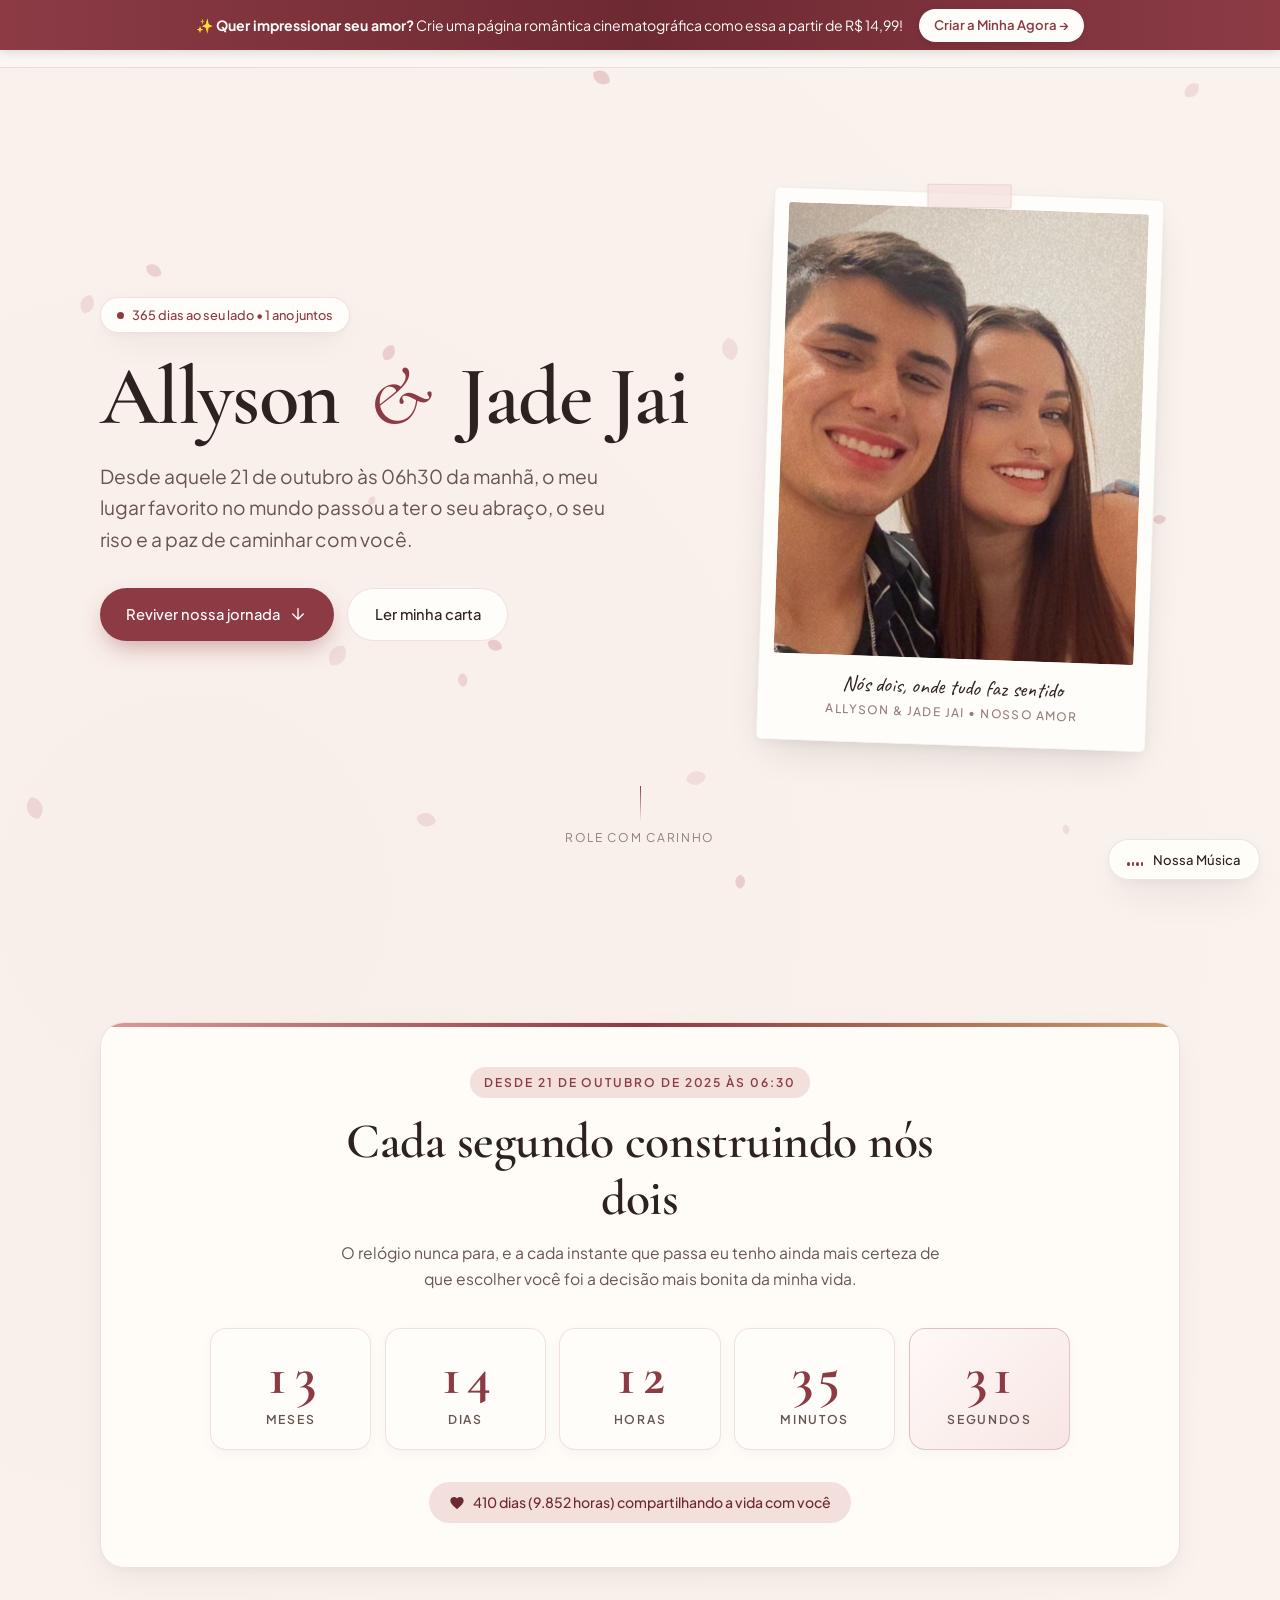
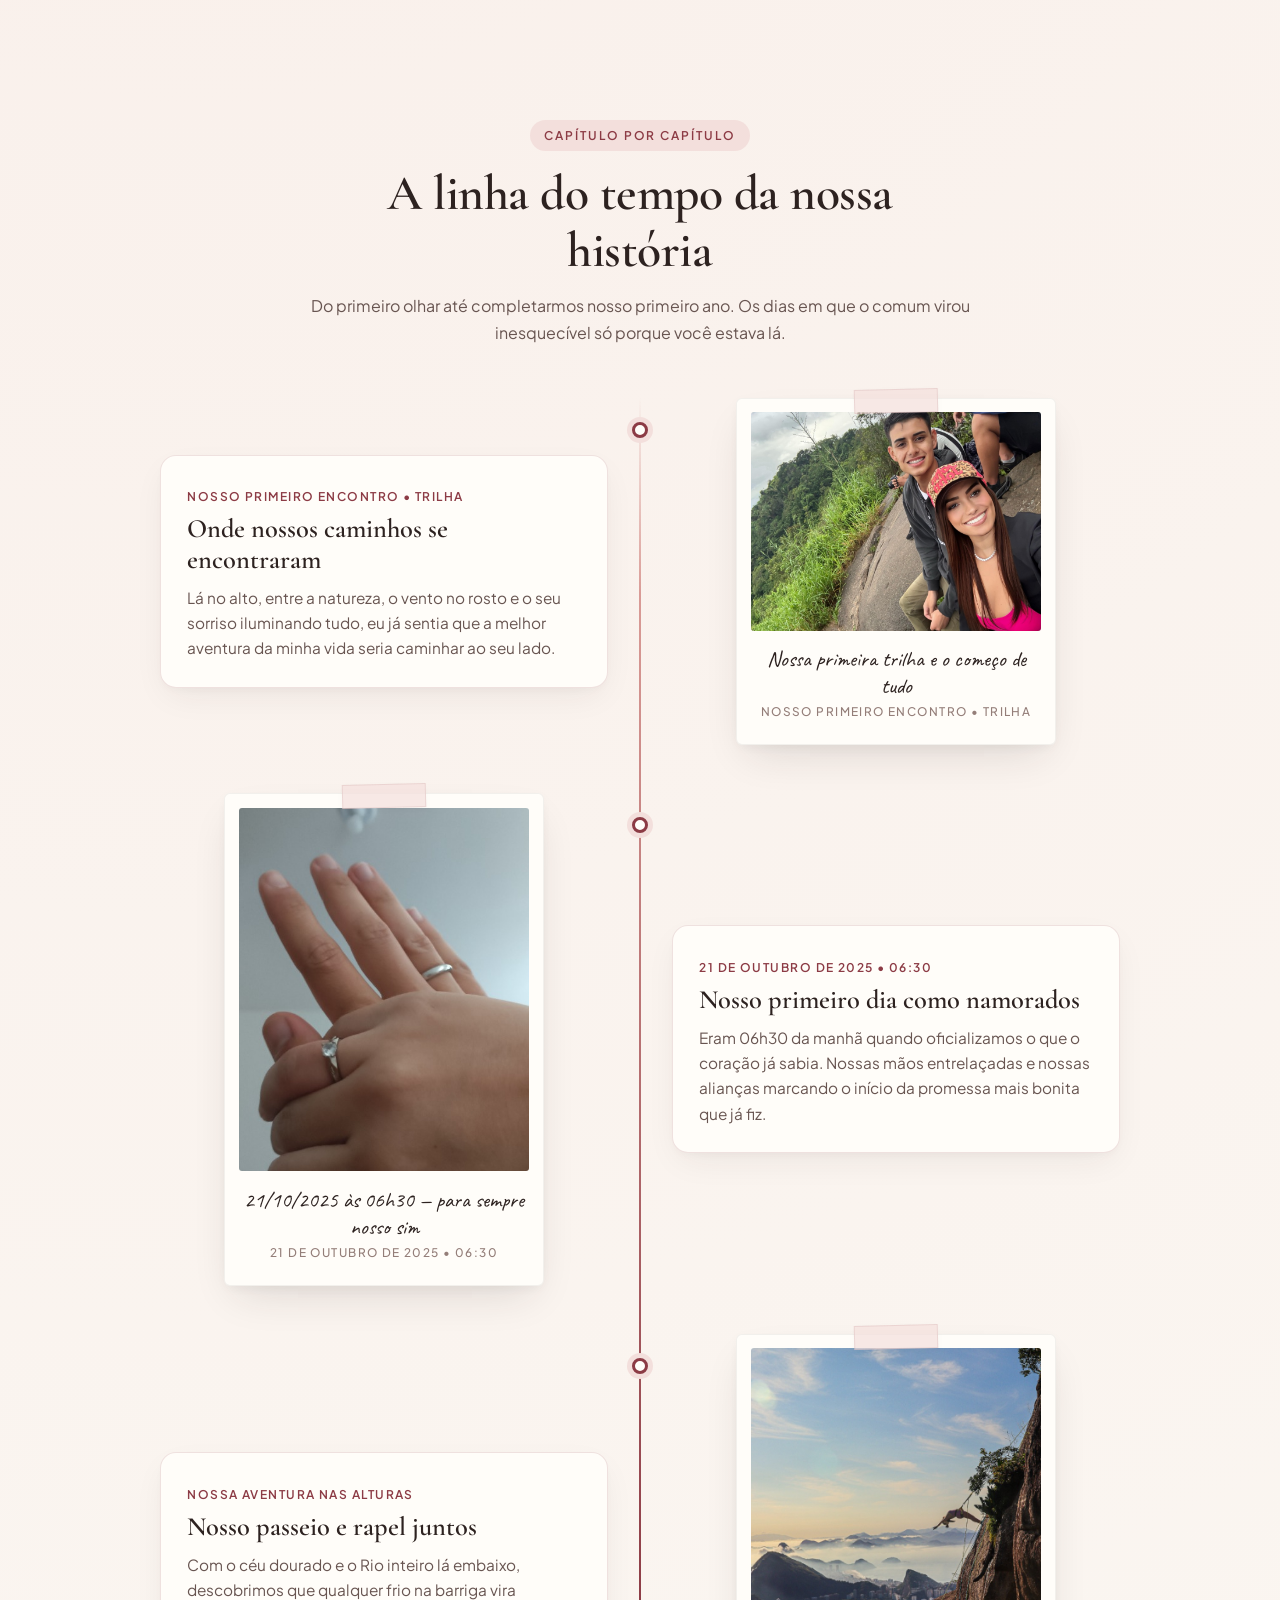
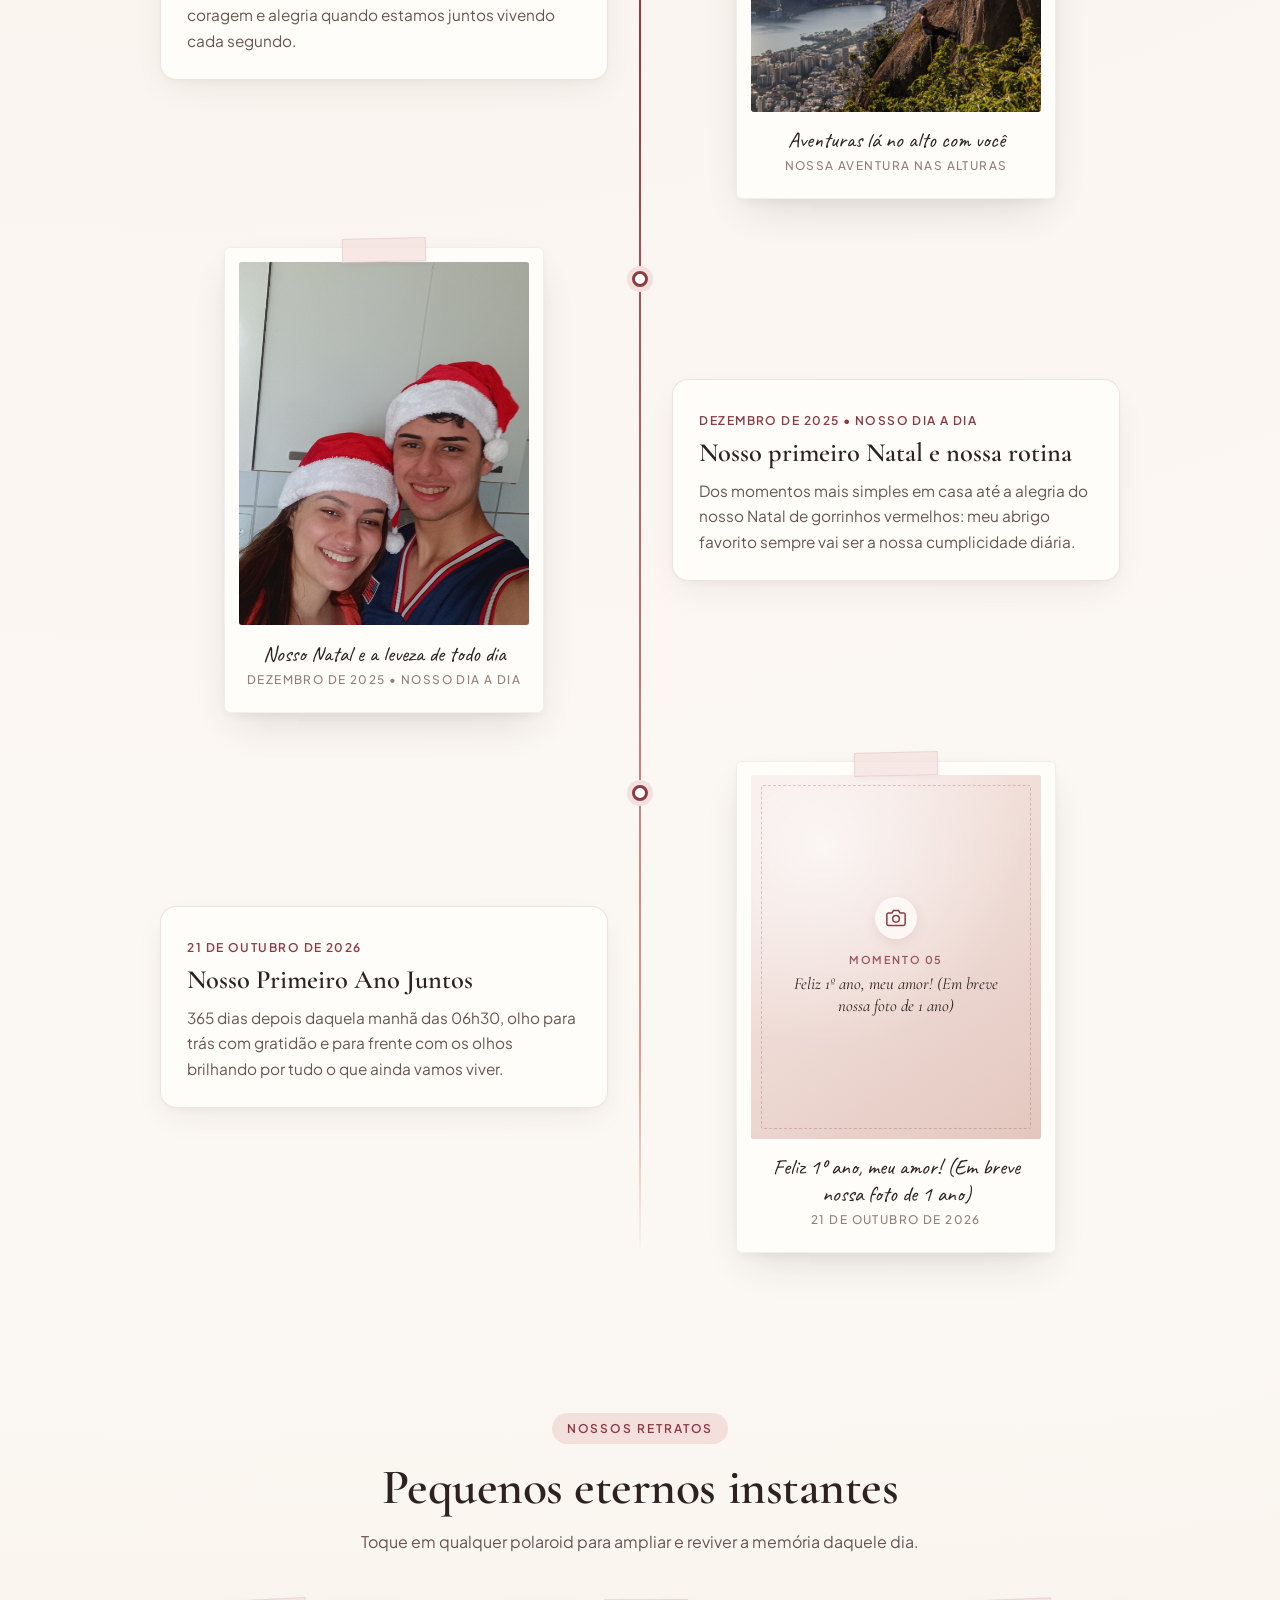
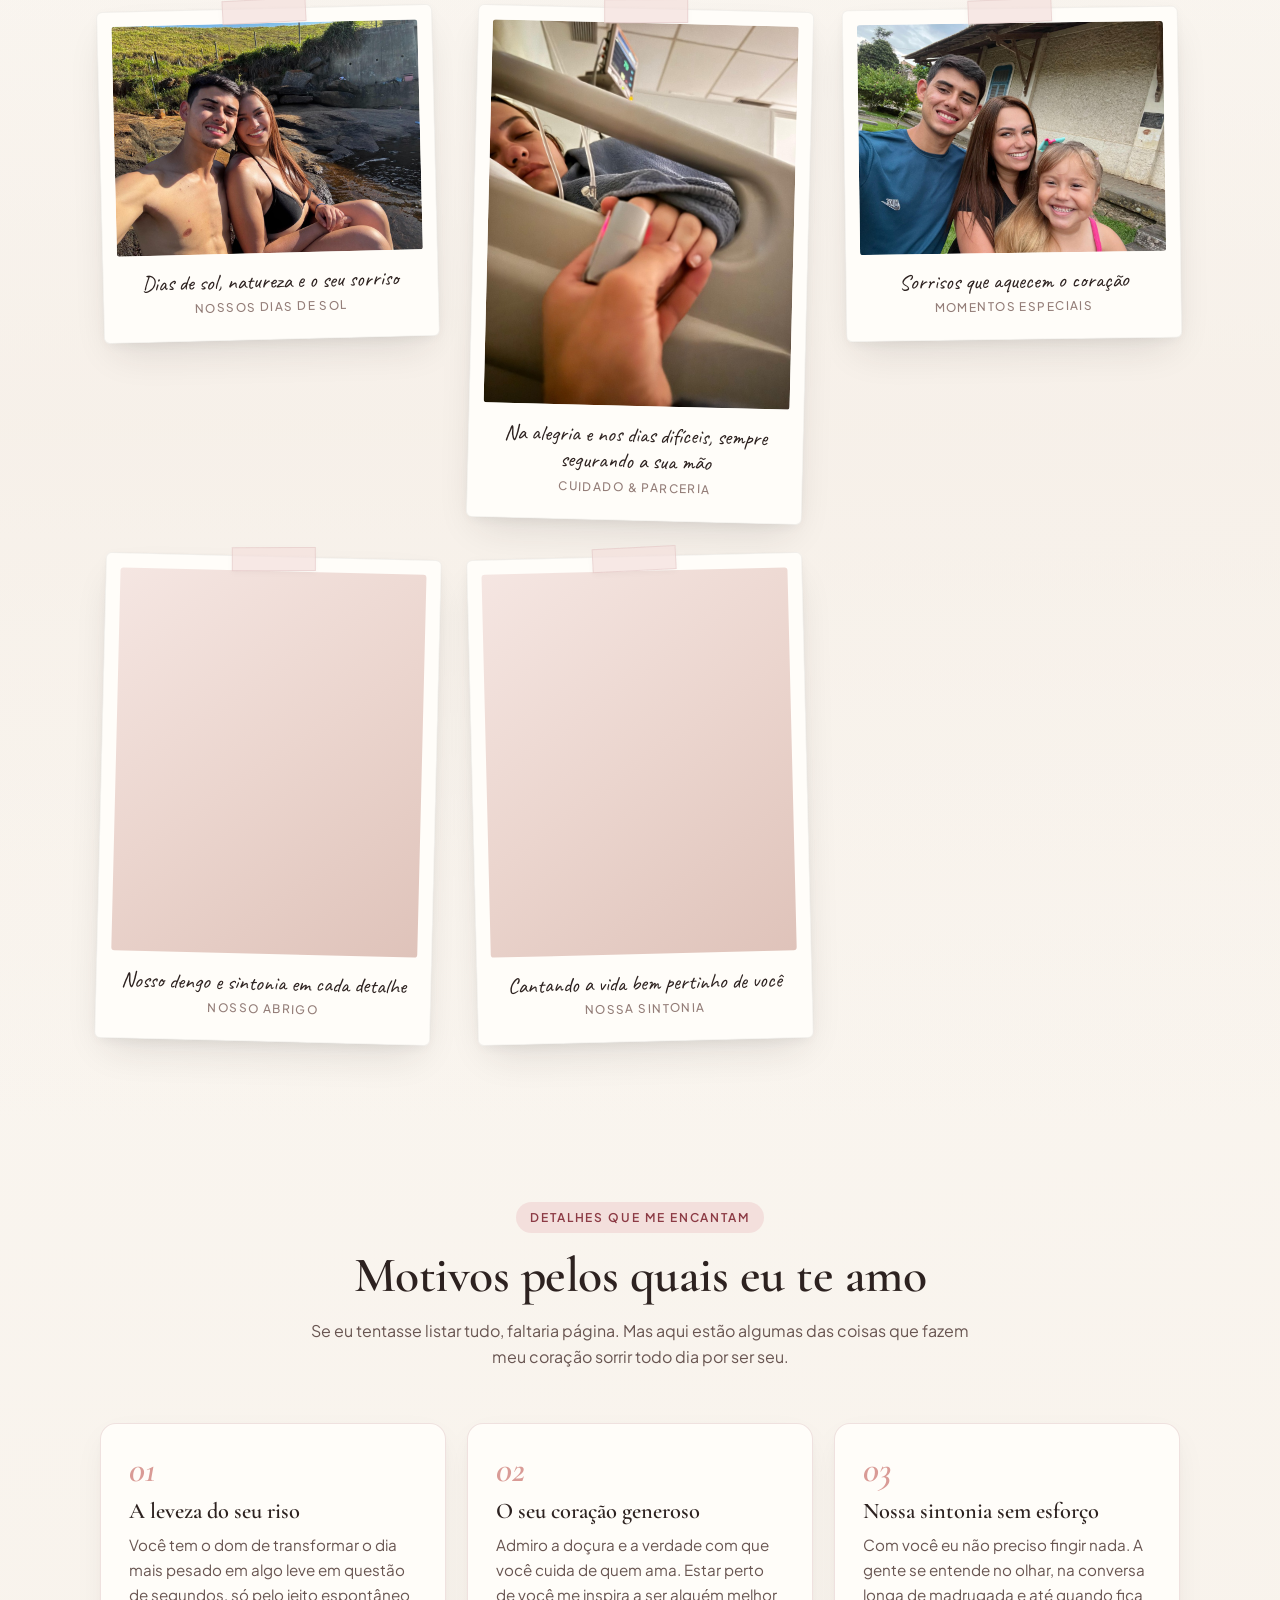
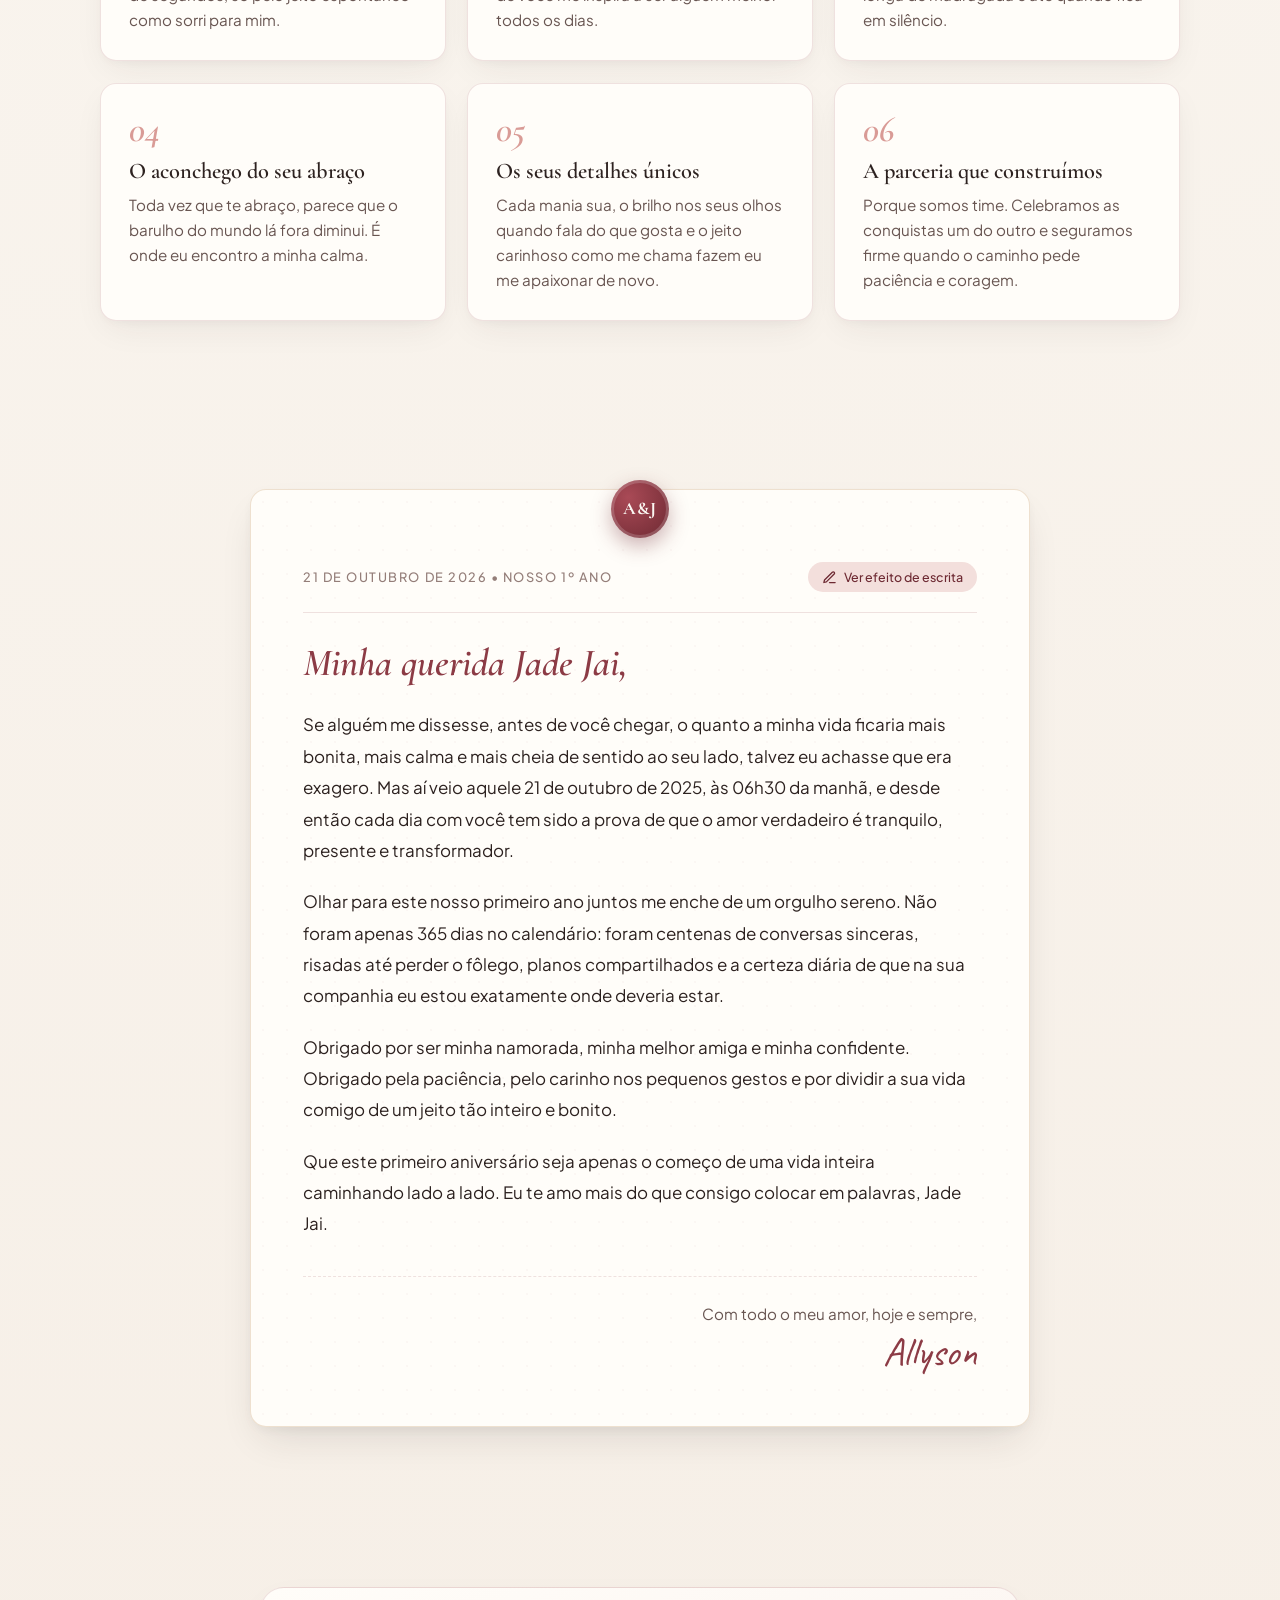
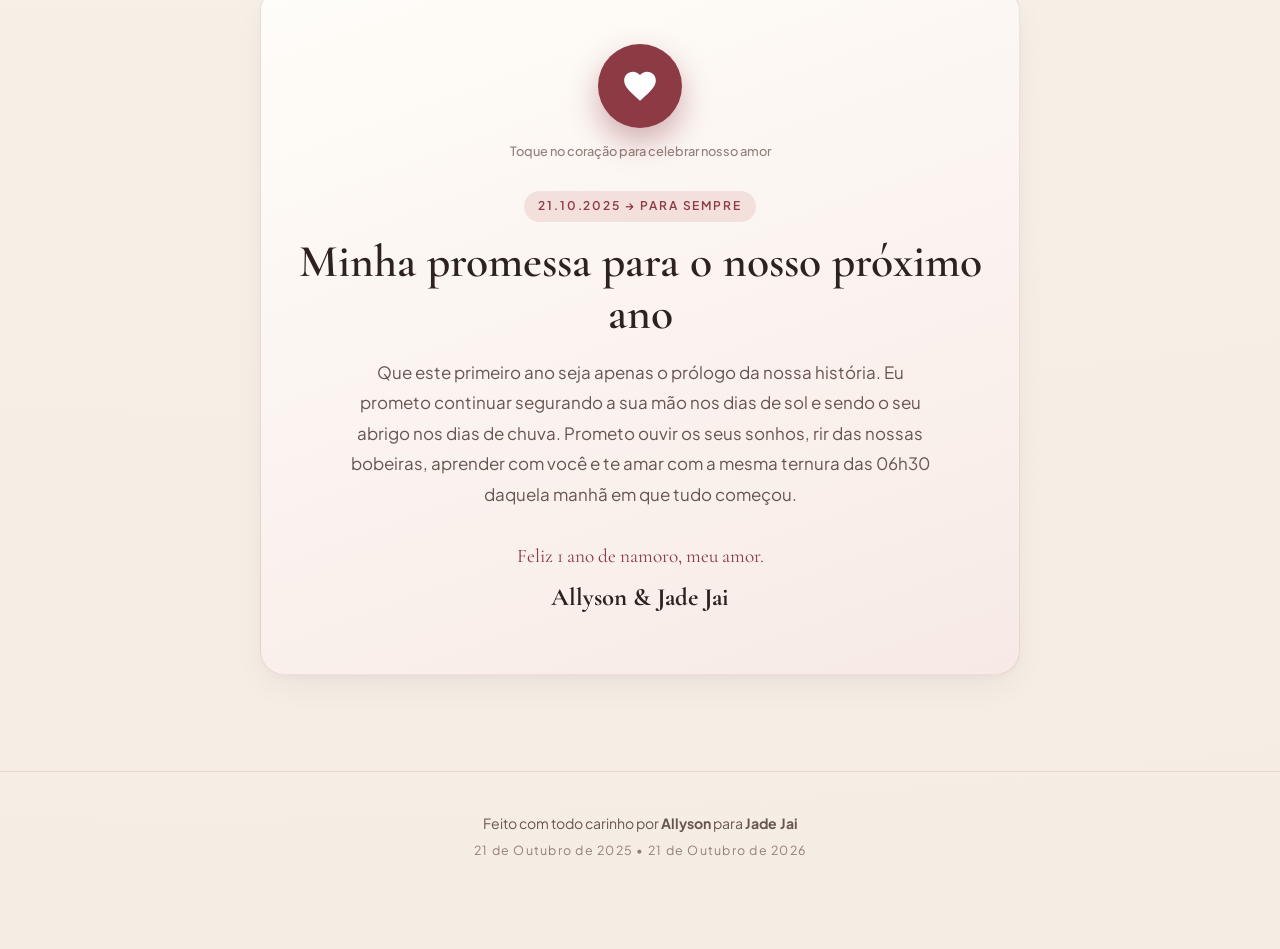
==== commit 2cb17a59: "Adiciona pagina de vendas e configurador romantico" ====
--- a/index.html
+++ b/index.html
@@ -20,6 +20,14 @@
 
   <!-- Canvas de Pétalas Sutil ao Fundo -->
   <canvas id="petals-canvas" aria-hidden="true"></canvas>
+
+  <!-- Barra de Convite para Criar Página (Oculta automaticamente em preview) -->
+  <div class="sales-cta-topbar" id="sales-cta-topbar">
+    <div class="container sales-cta-inner">
+      <span>✨ <strong>Quer impressionar seu amor?</strong> Crie uma página romântica cinematográfica como essa a partir de R$ 14,99!</span>
+      <a href="vendas.html" class="sales-cta-btn">Criar a Minha Agora →</a>
+    </div>
+  </div>
 
   <!-- Navegação Superior Discreta -->
   <header class="site-header">
--- a/styles.css
+++ b/styles.css
@@ -1341,3 +1341,43 @@
     grid-template-columns: repeat(3, 1fr);
   }
 }
+
+/* ==========================================================================
+   Barra de Convite para Criar Página (index.html)
+   ========================================================================== */
+.sales-cta-topbar {
+  background: linear-gradient(90deg, #8C3B45 0%, #6D2932 50%, #8C3B45 100%);
+  color: #FFFDF9;
+  font-size: 0.88rem;
+  padding: 0.55rem 1rem;
+  text-align: center;
+  position: relative;
+  z-index: 1001;
+  box-shadow: 0 2px 10px rgba(45, 34, 32, 0.15);
+}
+.sales-cta-inner {
+  display: flex;
+  align-items: center;
+  justify-content: center;
+  gap: 1rem;
+  flex-wrap: wrap;
+}
+.sales-cta-btn {
+  background: #FFFDF9;
+  color: #8C3B45;
+  font-weight: 600;
+  text-decoration: none;
+  padding: 0.35rem 0.95rem;
+  border-radius: 999px;
+  font-size: 0.82rem;
+  box-shadow: 0 2px 6px rgba(0, 0, 0, 0.1);
+  transition: transform 0.2s ease, background-color 0.2s ease, color 0.2s ease;
+}
+.sales-cta-btn:hover {
+  transform: translateY(-1px);
+  background: #F3DFDC;
+  color: #6D2932;
+}
+.in-preview-mode .sales-cta-topbar {
+  display: none !important;
+}
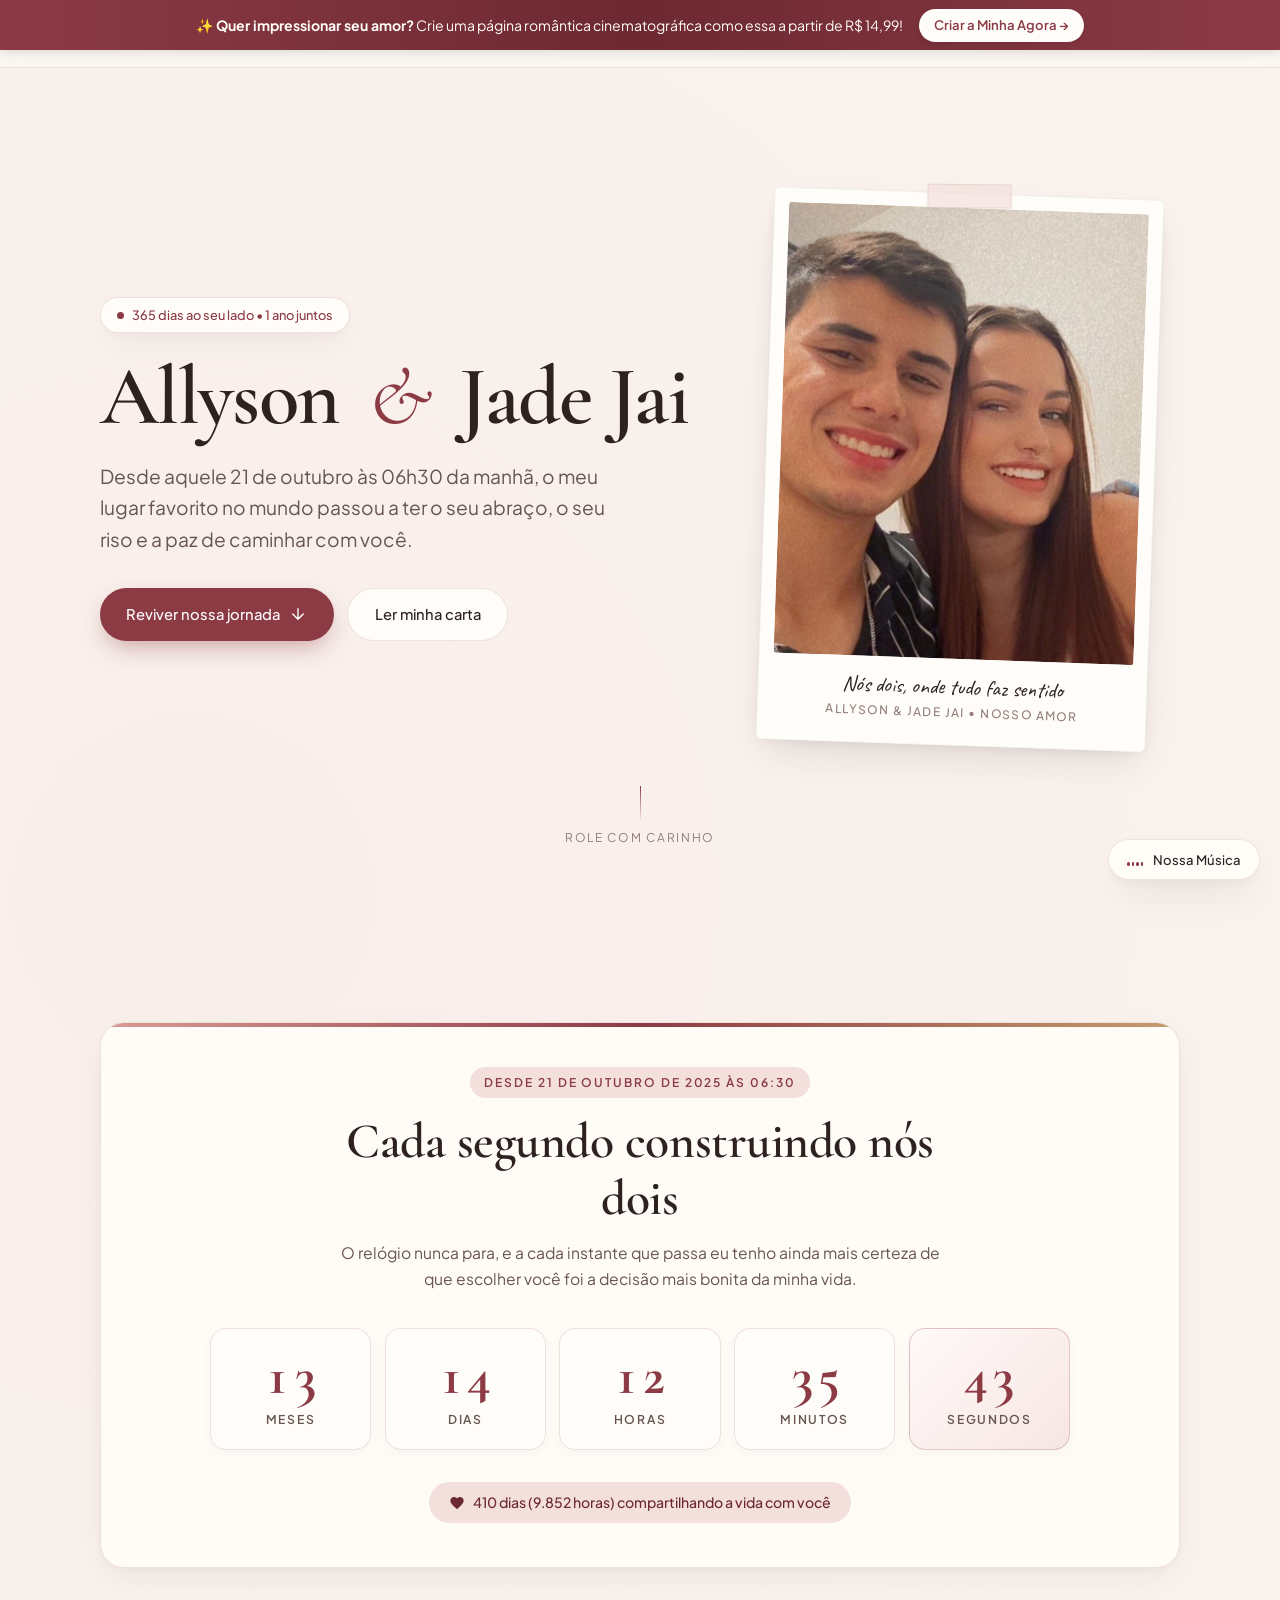
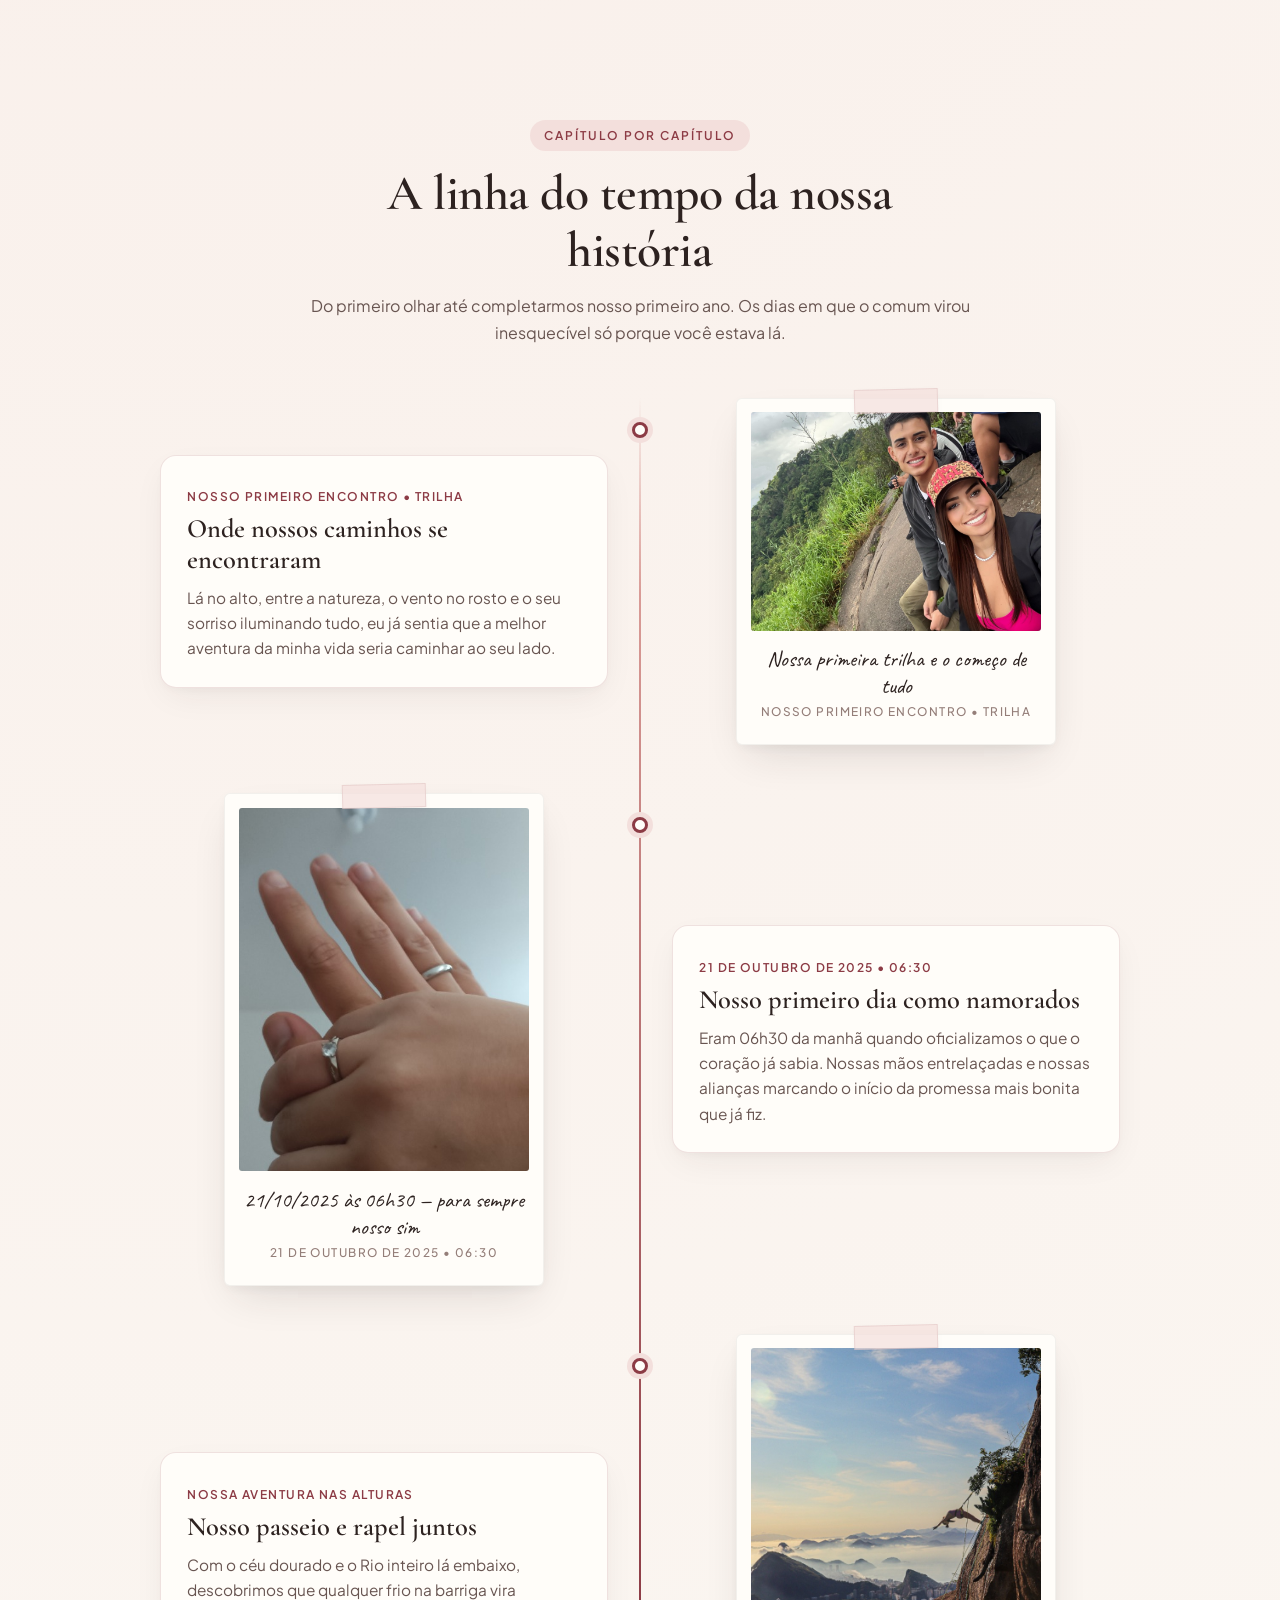
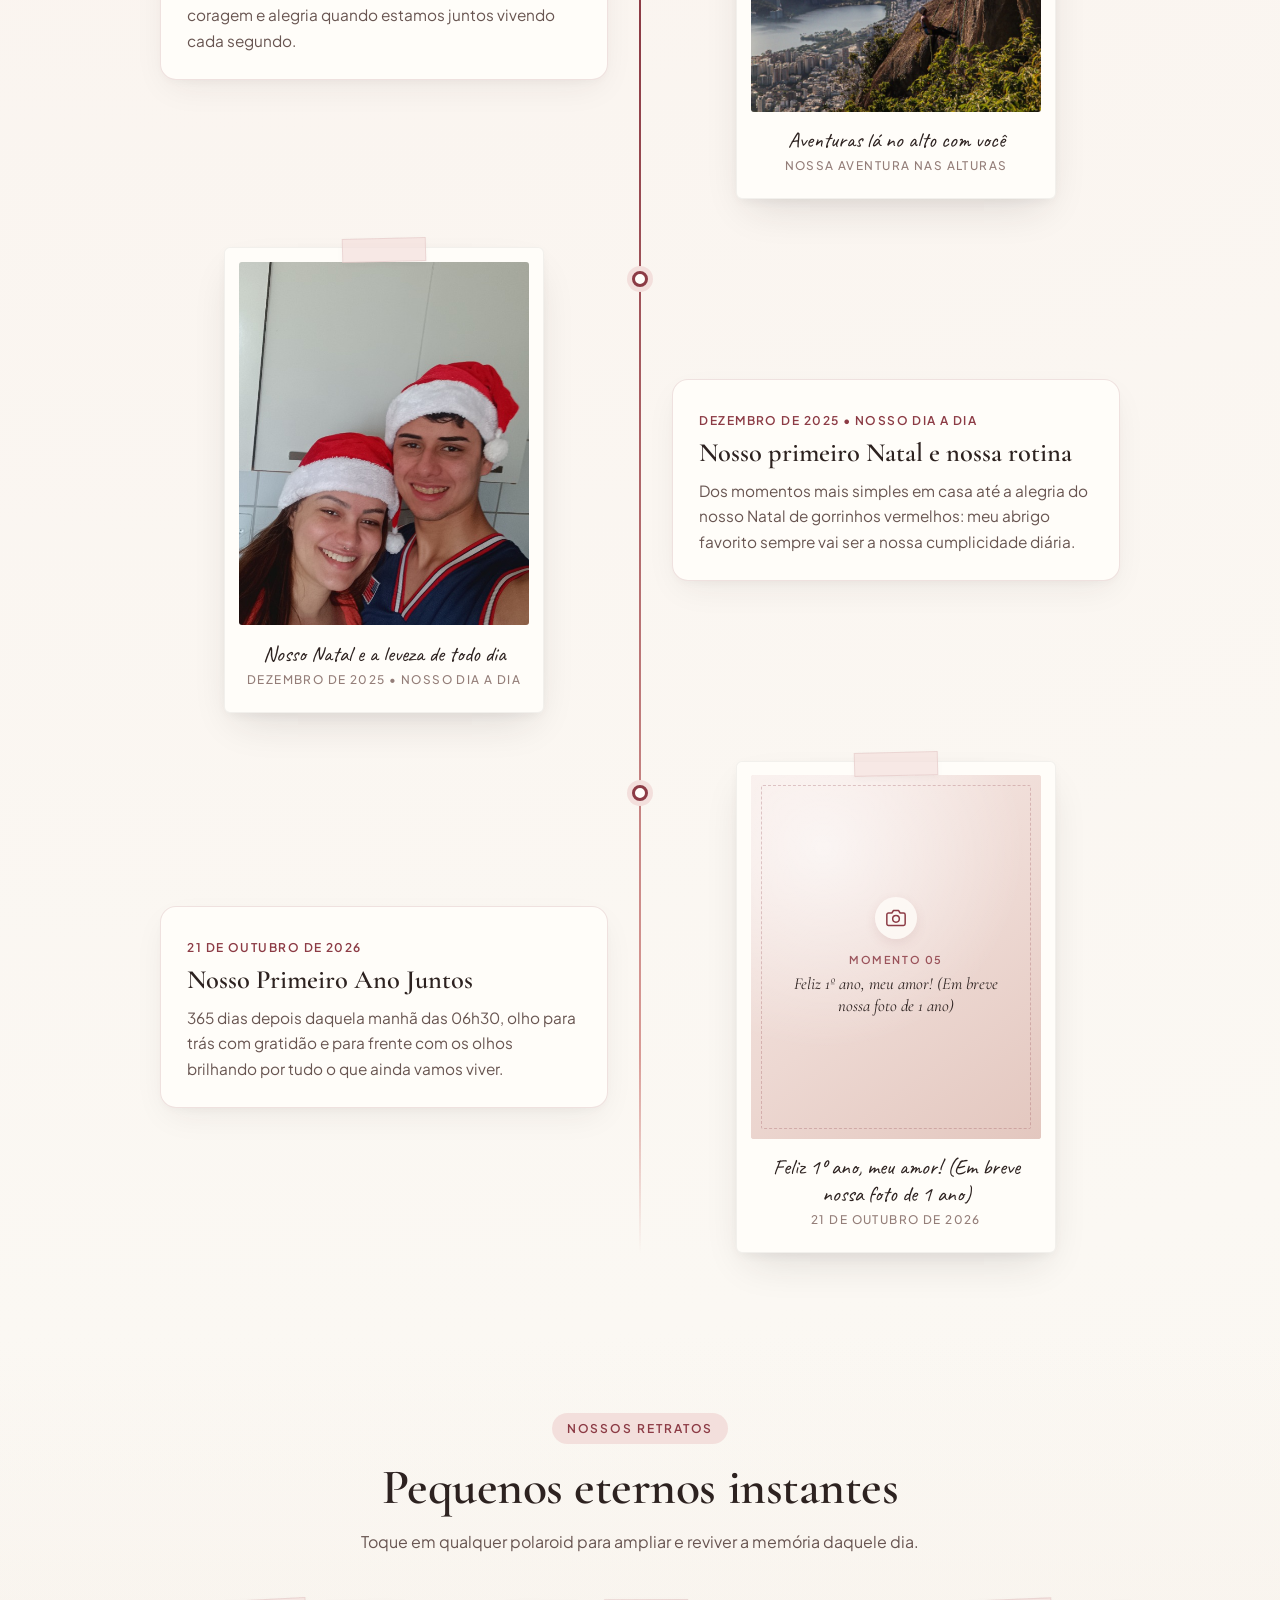
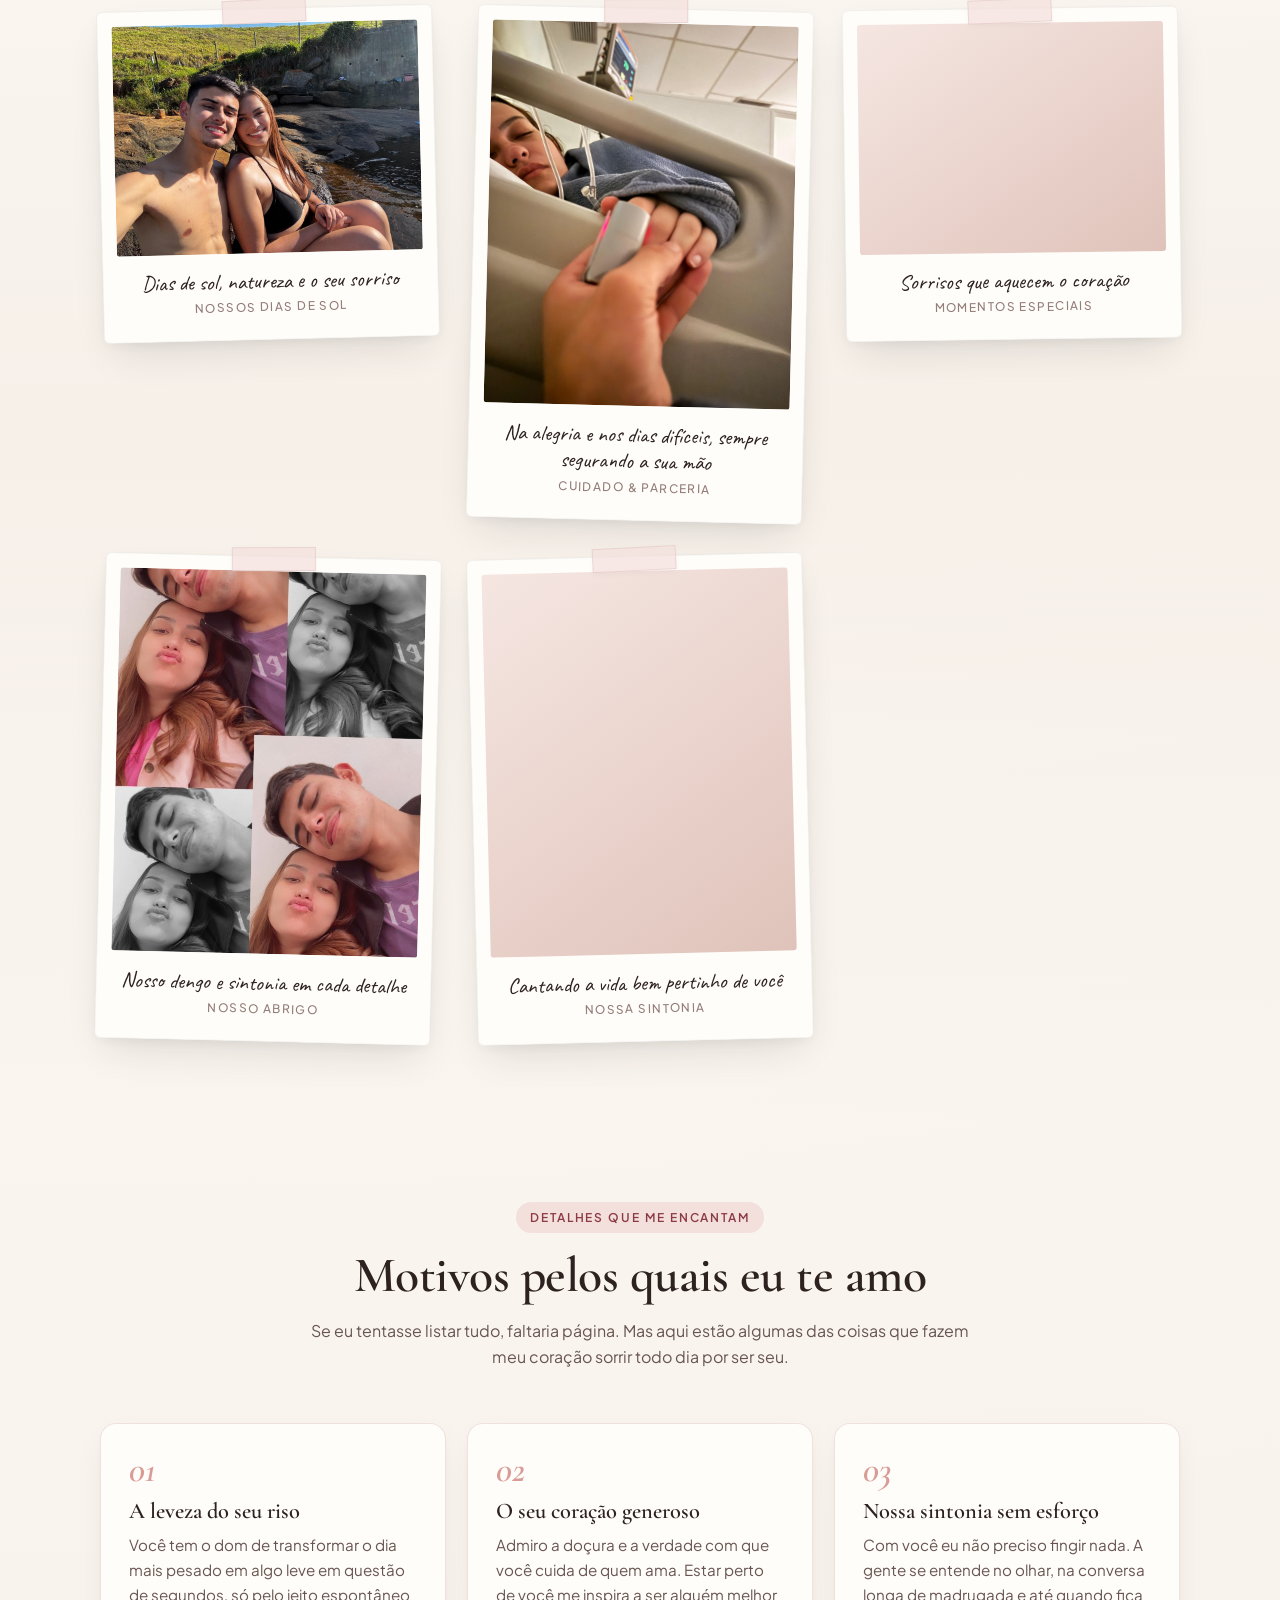
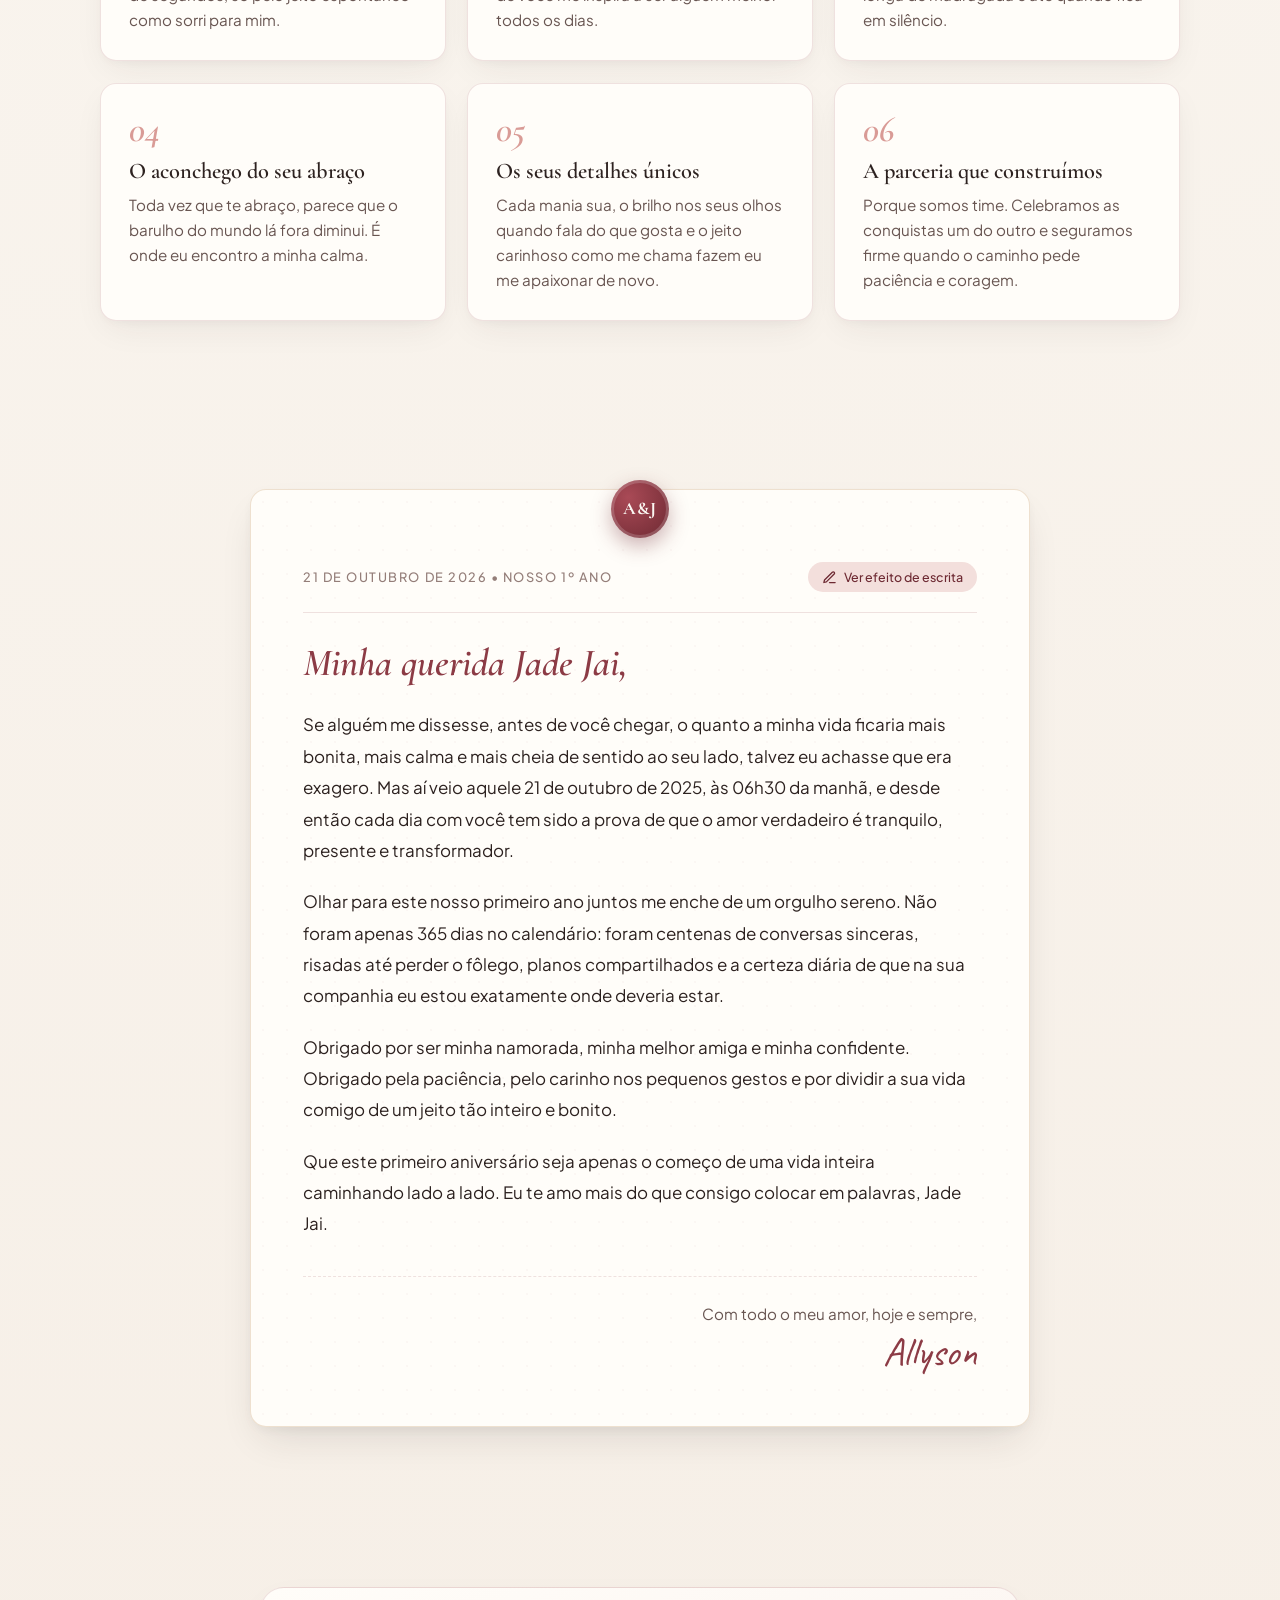
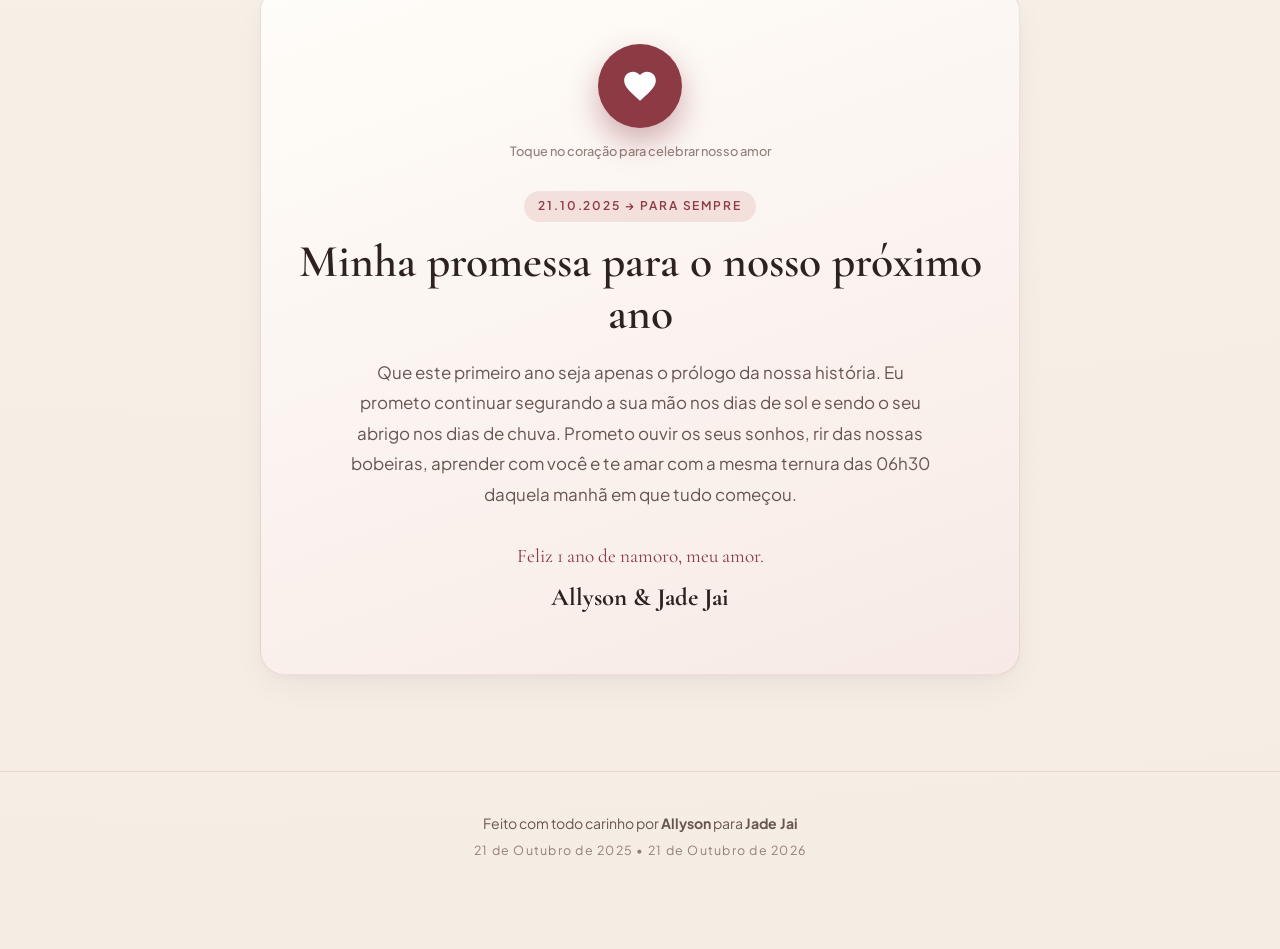
==== commit 22db4cdf: "Carregar configuração da página publicada a partir do slug" ====
--- a/index.html
+++ b/index.html
@@ -304,5 +304,6 @@
   </div>
 
   <script src="app.js"></script>
+  <script src="/public-page.js" defer></script>
 </body>
 </html>
